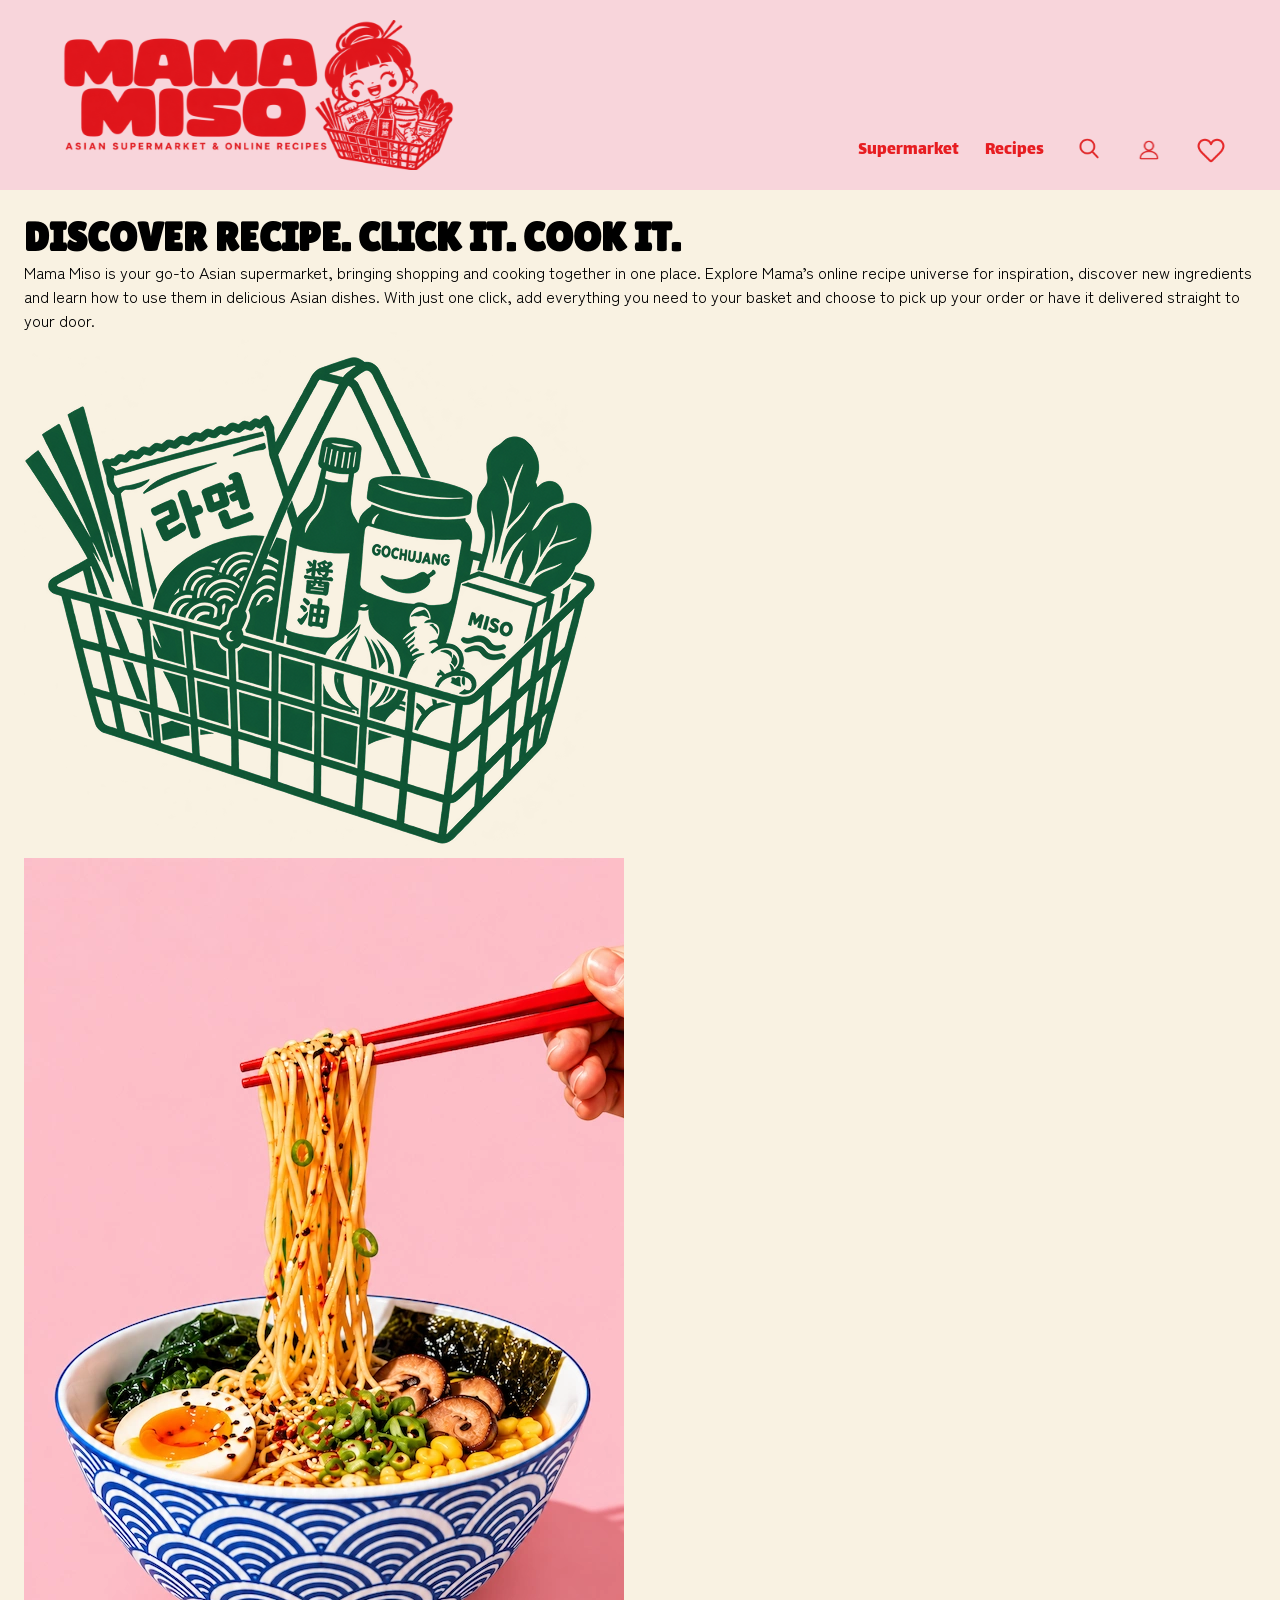
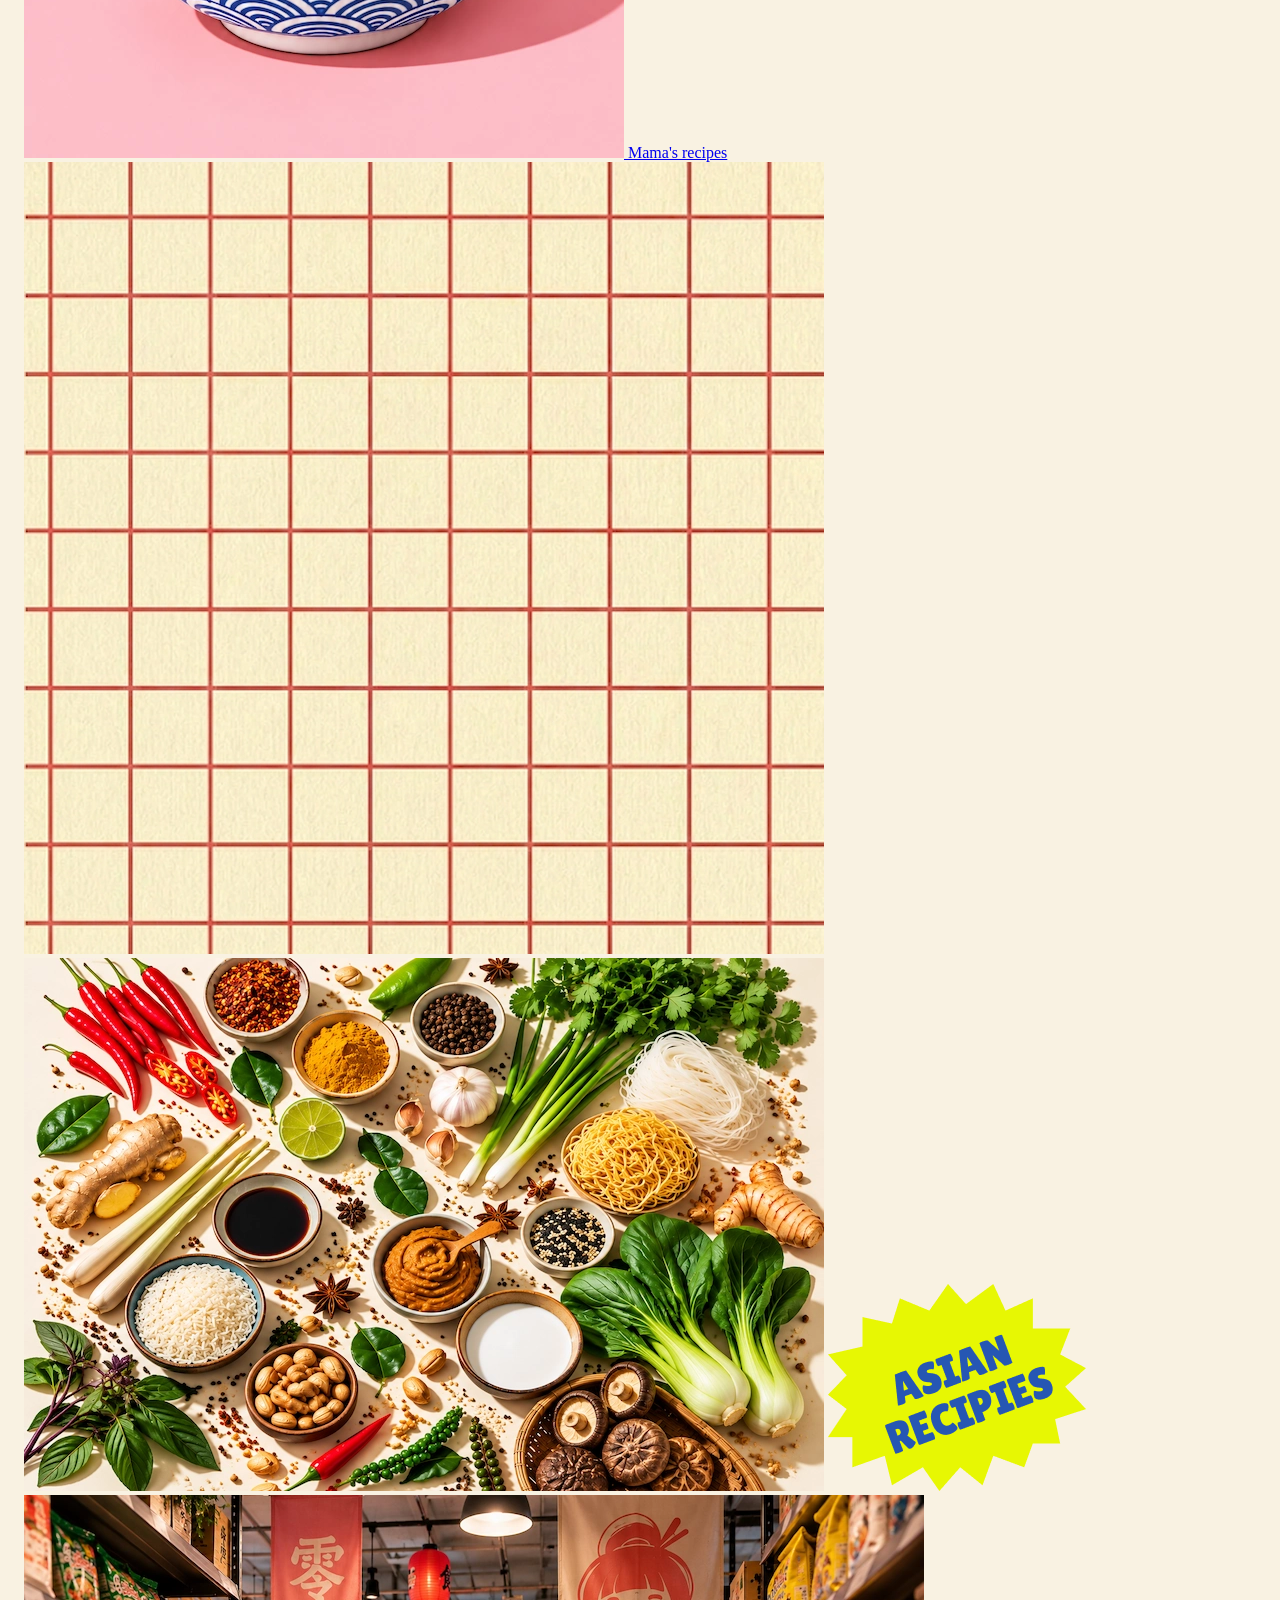
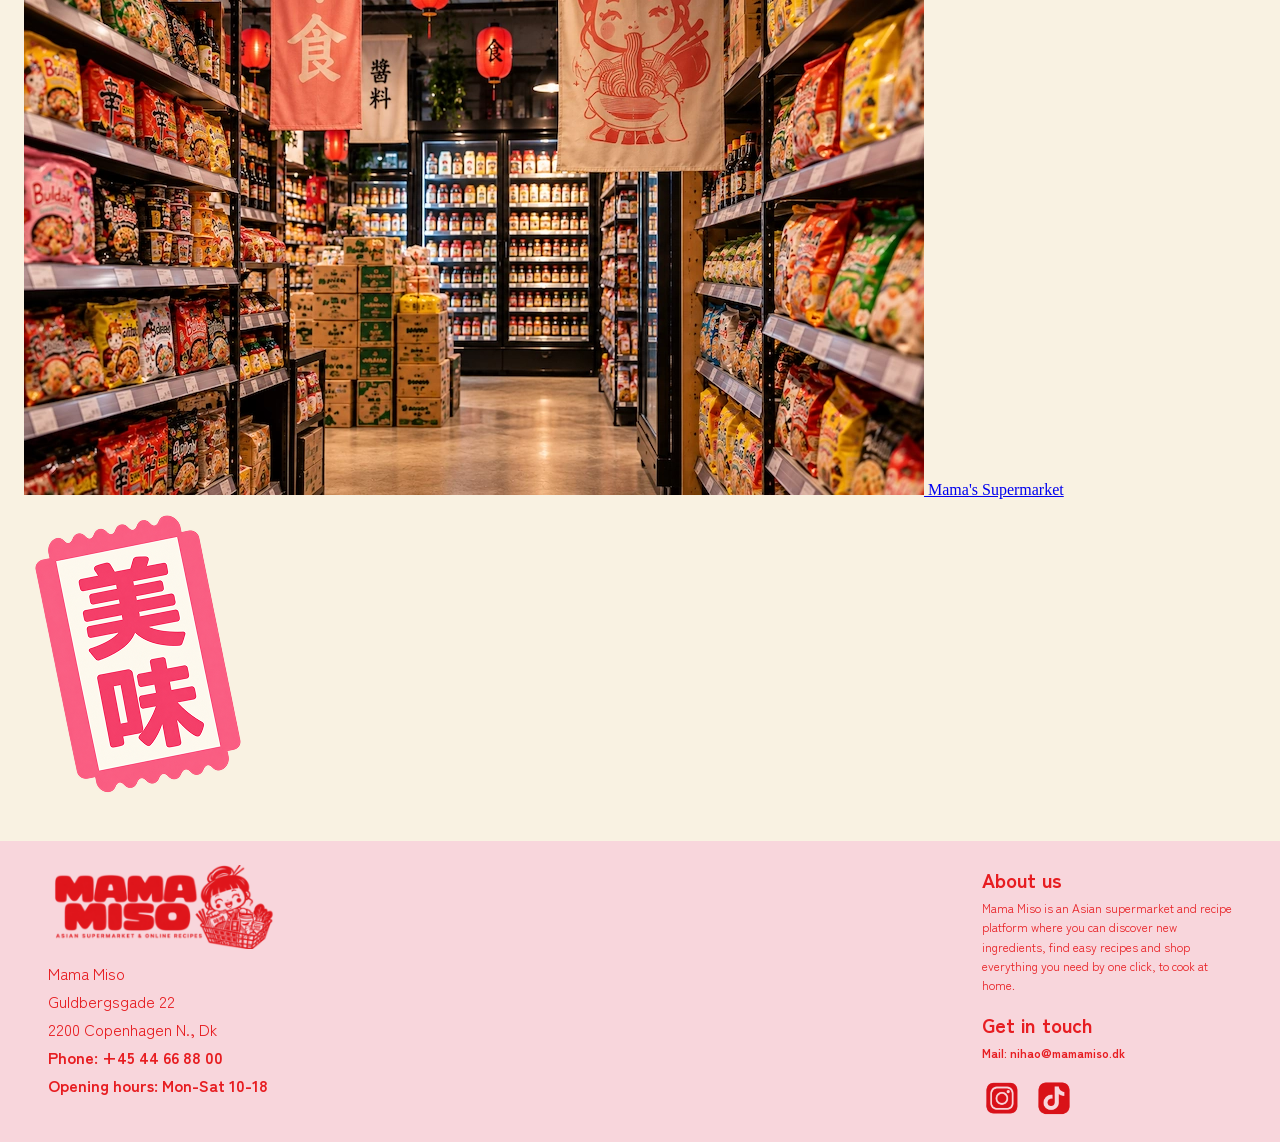
==== index.html @ 02a05448 "Forside mobil styling færdig" ====
<!doctype html>
<html lang="en">

<head>
  <meta charset="UTF-8" />
  <meta name="viewport" content="width=device-width, initial-scale=1.0" />
  <title>Forside</title>

  <link rel="stylesheet" href="/css/style.css" />
  <link rel="stylesheet" href="/css/layout.css" />

  <script src="/js/index.js" defer></script>
  <script src="/js/burgermenu.js" defer></script>

  <!-- FONTS -->
  <link rel="preconnect" href="https://fonts.googleapis.com" />
  <link rel="preconnect" href="https://fonts.gstatic.com" crossorigin />
  <link
    href="https://fonts.googleapis.com/css2?family=Lalezar&family=Lilita+One&family=Zen+Kaku+Gothic+New:wght@300;400;500;700;900&display=swap"
    rel="stylesheet" />
</head>

<body>
  <header class="site_header">
    <div class="logo">
      <a href="index.html">
        <img src="imgs/mamamiso-logo-1.svg" alt="mamamisologo" />
      </a>
    </div>
    <nav class="main_nav">
      <div class="menu">
        <div class="link-img-container supermarketikon">
          <img src="imgs/supermarketikon.svg" alt="kundkorgikon" />
          <a href="index.html"> Supermarket</a>
        </div>
        <div class="link-img-container recipesikon">
          <img src="imgs/recipesikon.svg" alt="recipesikon" />
          <a href="categorylist.html">Recipes</a>
        </div>

        <div class="link-img-container searchikon">
          <a href="index.html" aria-label="Search">
            <img src="imgs/searchikon.svg" alt="" />
          </a>
        </div>

        <div class="link-img-container brugereikon">
          <a href="index.html" aria-label="My profile">
            <img src="imgs/minprofilikon.svg" alt="" />
          </a>
        </div>

        <div class="link-img-container favoritesikon">
          <a href="index.html" aria-label="Favorites">
            <img src="imgs/myfavoritesikon.svg" alt="" />
          </a>
        </div>
      </div>
    </nav>

    <button class="burger" aria-label="Open menu" aria-expanded="false">
      <span class="line"></span>
      <span class="line"></span>
      <span class="line"></span>
    </button>
  </header>

  <main class="intro">
    <h1>DISCOVER RECIPE. CLICK IT. COOK IT.</h1>
    <p>Mama Miso is your go-to Asian supermarket, bringing shopping and cooking together in one place. Explore Mama’s
      online
      recipe universe for inspiration, discover new ingredients and learn how to use them in delicious Asian dishes.
      With just
      one click, add everything you need to your basket and choose to pick up your order or have it delivered straight
      to your
      door.</p>

    <img class="index_basket_green" src="imgs/ikon_basket_green.png" alt="" />

    <section class="grid_1_1_1">
      <div class="mamas_recipes">
        <a href="categorylist.html" class="recipe_card_link">
          <img src="imgs/forside_mamas_recipes_img.webp" alt="" />
          <span class="recipe_card_cta">Mama's recipes</span>
        </a>
      </div>

      <div class="mamas_ingredients">
        <img class="index_checked_paper" src="imgs/checked_paper_img.webp" alt="">
        <img class="index_asian_ingredients" src="imgs/forside_asian_ingredients.webp"
          alt="A selection of Asian ingredients" />
        <img class="index_asian_recipe" src="imgs/ikon_asian_recipe.png" alt="">
      </div>


      <div class="mamas_supermarket">
        <a href="categorylist.html" class="supermarket_card_link">
          <img src="imgs/forside_mamas_supermarket_img.webp" alt="Products on shelves in Mama Miso's supermarket" />
          <span class="supermarket_card_cta">Mama's Supermarket</span>
        </a>
      </div>
    </section>

    <img class="index_chinese_sign" src="imgs/ikon_chinese_sign.png" alt="">


  </main>

  <footer class="footer_content">
    <div class="footer_left_side">
      <div>
        <img src="imgs/mamamiso-logo-1.svg" alt="mamamisologo" />
      </div>

      <div class="footer_contact">
        <p>Mama Miso</p>
        <p>Guldbergsgade 22</p>
        <p>2200 Copenhagen N., Dk</p>
        <p><strong>Phone: +45 44 66 88 00</strong></p>
        <p><strong>Opening hours: Mon-Sat 10-18</strong></p>
      </div>
    </div>

    <div class="footer_right_side">
      <div class="about_us">
        <h3>About us</h3>
        <p>
          Mama Miso is an Asian supermarket and recipe platform where you can
          discover new ingredients, find easy recipes and shop everything you
          need by one click, to cook at home.
        </p>
      </div>

      <div class="get_in_touch">
        <h3>Get in touch</h3>
        <p><strong>Mail: nihao@mamamiso.dk</strong></p>
        <a href="insta_ikon">
          <img src="imgs/instaikon.webp" alt="insta_ikon" /></a>
        <a href="tiktok_ikon">
          <img src="imgs/tiktokikon.webp" alt="tiktok_ikon" /></a>
      </div>
    </div>
  </footer>
</body>

</html>
---- css/style.css ----
/*************** CUSTOM PROPERTIES ***************/

:root {
  /* FONTS */
  --font-h1: "Lilita One", sans-serif;
  --font-h2: "Lalezar", sans-serif;
  --font-h3: "Zen Kaku Gothic New", sans-serif;
  --font-p: "Zen Kaku Gothic New", sans-serif;
  --font-cta: "Zen Kaku Gothic New", sans-serif;
  --font-btn: "Zen Kaku Gothic New", sans-serif;

  --font-h1-size: 2.5rem;
  --font-h2-size: 2rem;
  --font-p-size: 1rem;

  --font-weight: 400;
  --font-p-weight: 700;

  --letter-spacing: 0%;

  /* FARVER */
  --color-blaa: #2c65d0;
  --color-roed: #e71d21;
  --color-pink: #f8d5db;
  --color-gul: #eefa30;
  --color-groen: #27965d;
  --color-moerkgroen: #2f684b;
  --color-beige: #f9f2e2;
  --color-sort: #161616;
  --color-hvid: #ffffff;

  --border-radius: 40px;
  --box-shadow: #27965d 0px 10px 20px;
}

/********************* RESET *********************/

* {
  margin: 0;
  padding: 0;
  box-sizing: border-box;
}

img {
  max-width: 100%;
}

/***************** FONTS *********************/

h1 {
  font-family: var(--font-h1);
  font-size: var(--font-h1-size);
}

h2 {
  font-family: var(--font-h2);
  font-size: var(--font-h2-size);
}

h3 {
  font-family: var(--font-h3);
}

p {
  font-family: var(--font-p);
}

.btn {
  font-family: var(--font-btn);
  font-weight: 700;
  text-decoration: none;
}

/******************** HEADER *****************/

header {
  background-color: var(--color-pink);
  width: 100%;
  overflow: hidden;
}
.logo {
  width: 45%;
  margin: 25px;
}

.menu {
  display: none;
}

body {
  margin: 0;
}

/*************** HEADER DESKTOP ***************/

.site_header {
  background-color: var(--color-pink);
  width: 100%;
  min-height: 180px;
  padding: 20px 4%;

  display: flex;
  justify-content: space-between;
  align-items: center;
  gap: 30px;
}

/* LOGO */
.site_header .logo {
  width: 35%;
  max-width: 500px;
  flex-shrink: 0;
  margin: 0;
}

.site_header .logo img {
  display: block;
  width: 100%;
  height: auto;
}

/* NAVIGATION */
.site_header .main_nav {
  flex: 1;
  min-width: 0;
  align-self: flex-end;
  padding-bottom: 2px;
}

.site_header .menu {
  display: flex;
  justify-content: flex-end;
  align-items: center;
  gap: clamp(16px, 2vw, 30px);
}

.site_header .link-img-container {
  display: flex;
  align-items: center;
  gap: 8px;
}

/* MENU-TEKST */
.site_header .menu a {
  color: var(--color-roed);
  font-family: var(--font-h2);
  font-size: clamp(1rem, 1.4vw, 1.5rem);
  text-decoration: none;
  white-space: nowrap;
}

/* SKJUL SUPERMARKET- OG RECIPES-IKONER PÅ DESKTOP */
.site_header .supermarketikon img,
.site_header .recipesikon img {
  display: none;
}

/* SØGE-, PROFIL- OG FAVORITIKONER */
.site_header .searchikon img,
.site_header .brugereikon img,
.site_header .favoritesikon img {
  display: block;
  width: 36px;
  height: 36px;
  object-fit: contain;
}

/* BURGER SKJULT PÅ DESKTOP */
.site_header .burger {
  display: none;
}
/*************** MOBILE ***************/
@media (max-width: 700px) {
  .site_header {
    position: relative;
    flex-direction: column;
    align-items: flex-start;
    min-height: auto;
    padding: 25px;
    gap: 0;
  }

  .site_header .logo {
    width: 65%;
    max-width: 350px;
  }

  .site_header .burger {
    display: block;
    position: absolute;
    top: 30px;
    right: 25px;
    width: 40px;
    background: transparent;
    border: none;
    cursor: pointer;
    z-index: 10;
  }

  .site_header .burger .line {
    display: block;
    width: 40px;
    height: 2px;
    background-color: var(--color-roed);
    margin-bottom: 9px;
  }

  .site_header .main_nav {
    width: 100%;
  }

  .site_header .menu {
    display: none;
  }

  .site_header .main_nav.active .menu {
    display: flex;
    flex-direction: column;
    align-items: flex-start;
    width: 100%;
    padding: 25px 0 0;
    gap: 20px;
  }

  .site_header .main_nav.active .menu img {
    width: 28px;
    height: 28px;
  }

  .site_header .main_nav.active .supermarketikon img,
  .site_header .main_nav.active .recipesikon img {
    display: block;
  }

  .site_header .main_nav.active .menu a {
    font-size: 1.1rem;
  }

  .site_header .burger.active .line:nth-child(1) {
    transform: rotate(45deg) translate(8px, 7px);
  }

  .site_header .burger.active .line:nth-child(2) {
    opacity: 0;
  }

  .site_header .burger.active .line:nth-child(3) {
    transform: rotate(-45deg) translate(8px, -7px);
  }
}

/****** STYLING AF MAIN ****/
.intro {
  background-color: var(--color-beige);
  padding: 24px 48px;
}

/*************** FORSIDE – MOBIL ***************/

@media (max-width: 700px) {
  .intro h1 {
    font-size: 2rem;
  }
}

/*** STYLING AF FOOTER ***/

/**STYLING AF FOOTER DESKTOP **/

/** GENERELT FOOTER CONTENT **/
.footer_content {
  background-color: #f8d6dc;
  color: var(--color-roed);

  width: 100%;
  box-sizing: border-box;
  margin: 0;
  padding: 24px 48px;

  display: flex;
  justify-content: space-between;
  align-items: flex-start;
  gap: 40px;
}

/***FOOTER LEFT SIDE**/
.footer_left_side {
  display: flex;
  flex-direction: column;
  gap: 12px;
}

.footer_left_side img {
  width: 230px;
  height: auto;
  display: block;
}

.footer_contact p {
  margin: 0 0 4px;
  font-size: 1rem;
  line-height: 1.5;
}

/*****FOOTER RIGHT SIDE******/
.footer_right_side {
  width: 250px;
  flex-shrink: 0;
}

.footer_right_side h3 {
  font-size: 1.25rem;
  margin: 0 0 4px;
  font-weight: 700;
}

.footer_right_side p {
  font-size: 0.75rem;
  line-height: 1.6;
  margin: 0 0 16px;
}
.footer_right_side a img {
  width: 40px;
  height: 40px;
  object-fit: contain;
  vertical-align: middle;
}

.footer_right_side a {
  display: inline-block;
  margin-right: 8px;
}

.footer_content {
  height: auto;
  min-height: 0;
  padding-bottom: 24px;
  margin-bottom: 0;
}
/****STYLING AF FOOTER MOBILE****/

@media (max-width: 700px) {
  .footer_content {
    flex-direction: column;
    padding: 24px;
    gap: 32px;
  }

  .footer_left_side img {
    width: 180px;
  }

  .footer_right_side {
    width: 100%;
  }
}

/************* OPSKRIFT-LISTE **************/

.recipe_list_container {
  display: grid;
  grid-template-columns: repeat(auto-fit, minmax(300px, 1fr));
  column-gap: 40px;
  row-gap: 20px;
}

.list_card {
  display: inline-block;
  background-color: var(--color-groen);
  padding: 40px;
  border-radius: 75px;
}

.card_img img {
  width: auto;
  height: 250px;
  margin-bottom: -4px;
  border-radius: 50px 50px 0 0;
}

.card_info {
  background-color: var(--color-beige);
  padding: 10px 15px 20px 15px;
  border-radius: 0 0 50px 50px;
}

.recipe_name {
  font-family: var(--font-h2);
  font-size: var(--font-h2-size);
  color: var(--color-roed);
  margin-bottom: 10px;
}

.recipe_details {
  display: flex;
  column-gap: 20px;
}

.recipe_details .info {
  display: flex;
  flex-direction: column;
  align-items: center;
}

.recipe_details .info img {
  width: 25px;
}

.recipe_details p {
  font-size: 10px;
}

.btn {
  display: block;
  justify-self: center;
  font-size: 1.25rem;
  background-color: var(--color-moerkgroen);
  color: var(--color-hvid);
  padding: 10px 70px;
  border-radius: 50px;
  margin-top: 20px;
}
---- css/layout.css ----
/********************* RESET *********************/

* {
  margin: 0;
  padding: 0;
  box-sizing: border-box;
}

img {
  max-width: 100%;
}

/********************* MAIN – FORSIDE *********************/

.intro {
  background-color: var(--color-beige);
  padding: 24px;
}

/*************** FORSIDE – MOBIL ***************/

@media (max-width: 700px) {
  /* FORSIDE – OVERSKRIFT OG BRØDTEKST */

  .intro h1 {
    color: var(--color-roed);
    margin-top: 20px;
    margin-bottom: 10px;
  }

  .intro p {
    color: var(--color-roed);
    width: 300px;
  }

  .index_basket_green {
    width: 35%;
    display: block;
    margin-left: auto;
    margin-right: 8%;
    margin-top: 2rem;
    margin-bottom: 3rem;
    transform: rotate(8deg);
  }

  /*************** MAMA'S RECIPES – MOBIL ***************/
  .mamas_recipes {
    background-color: var(--color-groen);
    width: 100%;
    aspect-ratio: 1 / 1;
    border-radius: 60px;
    padding: 24px;
    min-height: 0;
  }

  .recipe_card_link {
    display: block;
    position: relative;
    width: 100%;
    height: 100%;
    text-decoration: none;
  }

  .recipe_card_link img {
    display: block;
    width: 100%;
    height: 100%;
    aspect-ratio: 1 / 1;
    object-fit: cover;
    border-radius: 40px;
  }

  /* CTA-KNAP */
  .recipe_card_cta {
    position: absolute;
    top: 50%;
    left: 50%;
    transform: translate(-50%, -50%);

    display: block;
    width: 100%;
    padding: 16px 10px;

    background-color: var(--color-moerkgroen);
    color: var(--color-hvid);

    font-family: var(--font-h2);
    font-size: 1.7rem;
    text-align: center;
    text-transform: uppercase;

    border-radius: 50px;
    box-shadow: 0 8px 12px 4px #f9f2e2;
  }

  /******* MAMA'S INGREDIENTS MOBIL ******/

  .mamas_ingredients {
    position: relative;
    width: 100%;
  }

  .index_checked_paper {
    display: block;
    width: 100%;
    aspect-ratio: 1 / 1;
    object-fit: cover;
    border-radius: 40px;
    border: 1px solid var(--color-roed);
    margin-inline: 5px;
    margin-block: 20px;
  }
  .index_asian_ingredients {
    position: absolute;
    width: 84%;
    aspect-ratio: 1 / 1;
    height: auto;
    object-fit: cover;
    top: 50%;
    left: 50%;
    transform: translate(-50%, -50%);
    border-radius: 40px;
  }

  .index_asian_recipe {
    position: absolute;
    width: 50%;
    height: auto;

    top: 10%;
    left: 30px;
    z-index: 2;
  }

  /*************** MAMA'S SUPERMARKET – MOBIL ***************/
  .mamas_supermarket {
    background-color: var(--color-groen);
    width: 100%;
    aspect-ratio: 1 / 1;
    border-radius: 60px;
    padding: 24px;
    min-height: 0;
  }

  .supermarket_card_link {
    display: block;
    position: relative;
    width: 100%;
    height: 100%;
    text-decoration: none;
  }

  .supermarket_card_link img {
    display: block;
    width: 100%;
    height: 100%;
    aspect-ratio: 1 / 1;
    object-fit: cover;
    border-radius: 40px;
  }

  /* CTA-KNAP */
  .supermarket_card_cta {
    position: absolute;
    top: 50%;
    left: 50%;
    transform: translate(-50%, -50%);

    display: block;
    width: 100%;
    padding: 16px 10px;

    background-color: var(--color-moerkgroen);
    color: var(--color-hvid);

    font-family: var(--font-h2);
    font-size: 1.7rem;
    text-align: center;
    text-transform: uppercase;

    border-radius: 50px;
    box-shadow: 0 8px 12px 4px #f9f2e2;
  }

  .index_chinese_sign {
    width: 35%;
    display: block;
    margin-right: auto;
    margin-left: 8%;
    margin-top: 2rem;
    margin-bottom: 3rem;
    transform: rotate(-3deg);
  }
}
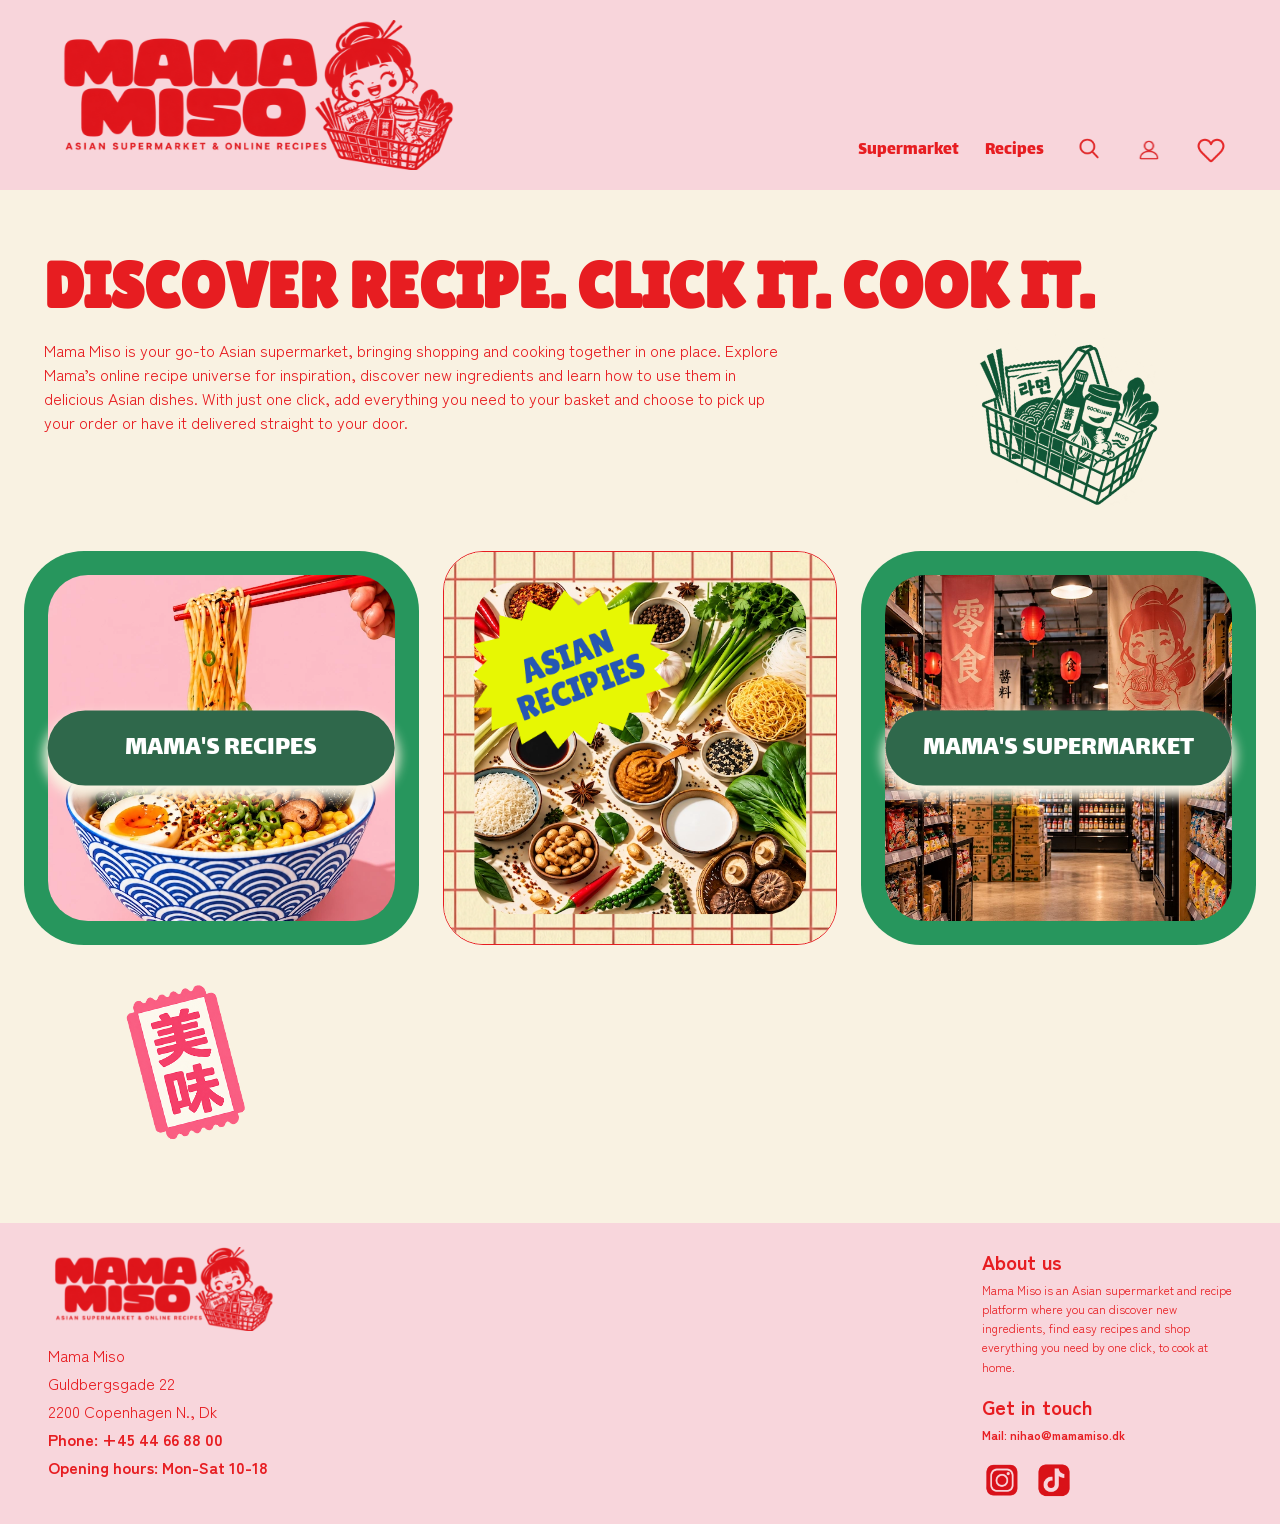
==== commit e0d1ee44: "Fordie desktop styling færdig" ====
--- a/index.html
+++ b/index.html
@@ -66,16 +66,24 @@
   </header>
 
   <main class="intro">
+
     <h1>DISCOVER RECIPE. CLICK IT. COOK IT.</h1>
-    <p>Mama Miso is your go-to Asian supermarket, bringing shopping and cooking together in one place. Explore Mama’s
-      online
-      recipe universe for inspiration, discover new ingredients and learn how to use them in delicious Asian dishes.
-      With just
-      one click, add everything you need to your basket and choose to pick up your order or have it delivered straight
-      to your
-      door.</p>
 
-    <img class="index_basket_green" src="imgs/ikon_basket_green.png" alt="" />
+    <div class="intro_content">
+
+      <p>
+        Mama Miso is your go-to Asian supermarket, bringing shopping and cooking together in one place. Explore Mama’s
+        online recipe universe for inspiration, discover new ingredients and learn how to use them in delicious Asian
+        dishes.
+        With just one click, add everything you need to your basket and choose to pick up your order or have it
+        delivered
+        straight to your door.
+      </p>
+
+      <img class="index_basket_green" src="imgs/ikon_basket_green.png" alt="" />
+
+    </div>
+
 
     <section class="grid_1_1_1">
       <div class="mamas_recipes">
--- a/css/style.css
+++ b/css/style.css
@@ -9,8 +9,8 @@
   --font-cta: "Zen Kaku Gothic New", sans-serif;
   --font-btn: "Zen Kaku Gothic New", sans-serif;
 
-  --font-h1-size: 2.5rem;
-  --font-h2-size: 2rem;
+  --font-h1-size: 4rem;
+  --font-h2-size: 2.5rem;
   --font-p-size: 1rem;
 
   --font-weight: 400;
--- a/css/layout.css
+++ b/css/layout.css
@@ -10,13 +10,212 @@
   max-width: 100%;
 }
 
-/********************* MAIN – FORSIDE *********************/
-
-.intro {
-  background-color: var(--color-beige);
-  padding: 24px;
+/********************* MAIN – FORSIDE DESKTOP *********************/
+
+/********************* FORSIDE – DESKTOP *********************/
+
+@media (min-width: 701px) {
+  .grid_1_1_1 {
+    display: grid;
+    grid-template-columns: repeat(3, minmax(0, 1fr));
+    gap: 24px;
+    align-items: stretch;
+  }
+
+  .intro {
+    background-color: var(--color-beige);
+    padding: 24px;
+  }
+  .intro h1 {
+    color: var(--color-roed);
+    margin-top: 40px;
+    margin-bottom: 0;
+    line-height: 1;
+    margin-left: 20px;
+  }
+  /* INTRO – DESKTOP */
+
+  .intro_content {
+    display: block;
+    justify-content: space-between;
+    align-items: center;
+    gap: 40px;
+  }
+
+  .intro p {
+    color: var(--color-roed);
+    width: 60%;
+    margin-top: 20px;
+    margin-left: 20px;
+  }
+
+  .index_basket_green {
+    width: 15%;
+    display: block;
+    margin-left: auto;
+    margin-right: 8%;
+    margin-top: -100px;
+    margin-bottom: 3rem;
+    transform: rotate(8deg);
+  }
+
+  .mamas_recipes,
+  .mamas_ingredients,
+  .mamas_supermarket {
+    width: 100%;
+    aspect-ratio: 1 / 1;
+    min-width: 0;
+    min-height: 0;
+  }
+
+  /*************** MAMA'S RECIPES – DESKTOP ***************/
+  .mamas_recipes {
+    background-color: var(--color-groen);
+    width: 100%;
+    aspect-ratio: 1 / 1;
+    border-radius: 60px;
+    padding: 24px;
+    min-height: 0;
+  }
+
+  .recipe_card_link {
+    display: block;
+    position: relative;
+    width: 100%;
+    height: 100%;
+    text-decoration: none;
+  }
+
+  .recipe_card_link img {
+    display: block;
+    width: 100%;
+    height: 100%;
+    aspect-ratio: 1 / 1;
+    object-fit: cover;
+    border-radius: 40px;
+  }
+
+  /* CTA-KNAP */
+  .recipe_card_cta {
+    position: absolute;
+    top: 50%;
+    left: 50%;
+    transform: translate(-50%, -50%);
+
+    display: block;
+    width: 100%;
+    padding: 16px 10px;
+
+    background-color: var(--color-moerkgroen);
+    color: var(--color-hvid);
+
+    font-family: var(--font-h2);
+    font-size: 1.7rem;
+    text-align: center;
+    text-transform: uppercase;
+
+    border-radius: 50px;
+    box-shadow: 0 8px 12px 4px #f9f2e2;
+  }
+
+  /******* MAMA'S INGREDIENTS DESKTOP ******/
+
+  .mamas_ingredients {
+    position: relative;
+    width: 100%;
+  }
+
+  .index_checked_paper {
+    display: block;
+    width: 100%;
+    height: 100%;
+    object-fit: cover;
+    border-radius: 40px;
+    border: 1px solid var(--color-roed);
+  }
+
+  .index_asian_ingredients {
+    position: absolute;
+    width: 84%;
+    aspect-ratio: 1 / 1;
+    height: auto;
+    object-fit: cover;
+    top: 50%;
+    left: 50%;
+    transform: translate(-50%, -50%);
+    border-radius: 40px;
+  }
+
+  .index_asian_recipe {
+    position: absolute;
+    width: 50%;
+    height: auto;
+
+    top: 10%;
+    left: 30px;
+    z-index: 2;
+  }
+
+  /*************** MAMA'S SUPERMARKET – DESKTOP ***************/
+  .mamas_supermarket {
+    background-color: var(--color-groen);
+    width: 100%;
+    aspect-ratio: 1 / 1;
+    border-radius: 60px;
+    padding: 24px;
+    min-height: 0;
+  }
+
+  .supermarket_card_link {
+    display: block;
+    position: relative;
+    width: 100%;
+    height: 100%;
+    text-decoration: none;
+  }
+
+  .supermarket_card_link img {
+    display: block;
+    width: 100%;
+    height: 100%;
+    aspect-ratio: 1 / 1;
+    object-fit: cover;
+    border-radius: 40px;
+  }
+
+  /* CTA-KNAP */
+  .supermarket_card_cta {
+    position: absolute;
+    top: 50%;
+    left: 50%;
+    transform: translate(-50%, -50%);
+
+    display: block;
+    width: 100%;
+    padding: 16px 10px;
+
+    background-color: var(--color-moerkgroen);
+    color: var(--color-hvid);
+
+    font-family: var(--font-h2);
+    font-size: 1.7rem;
+    text-align: center;
+    text-transform: uppercase;
+
+    border-radius: 50px;
+    box-shadow: 0 8px 12px 4px #f9f2e2;
+  }
+
+  .index_chinese_sign {
+    width: 10%;
+    display: block;
+    margin-right: auto;
+    margin-left: 8%;
+    margin-top: 2rem;
+    margin-bottom: 3rem;
+    transform: rotate(-3deg);
+  }
 }
-
 /*************** FORSIDE – MOBIL ***************/
 
 @media (max-width: 700px) {
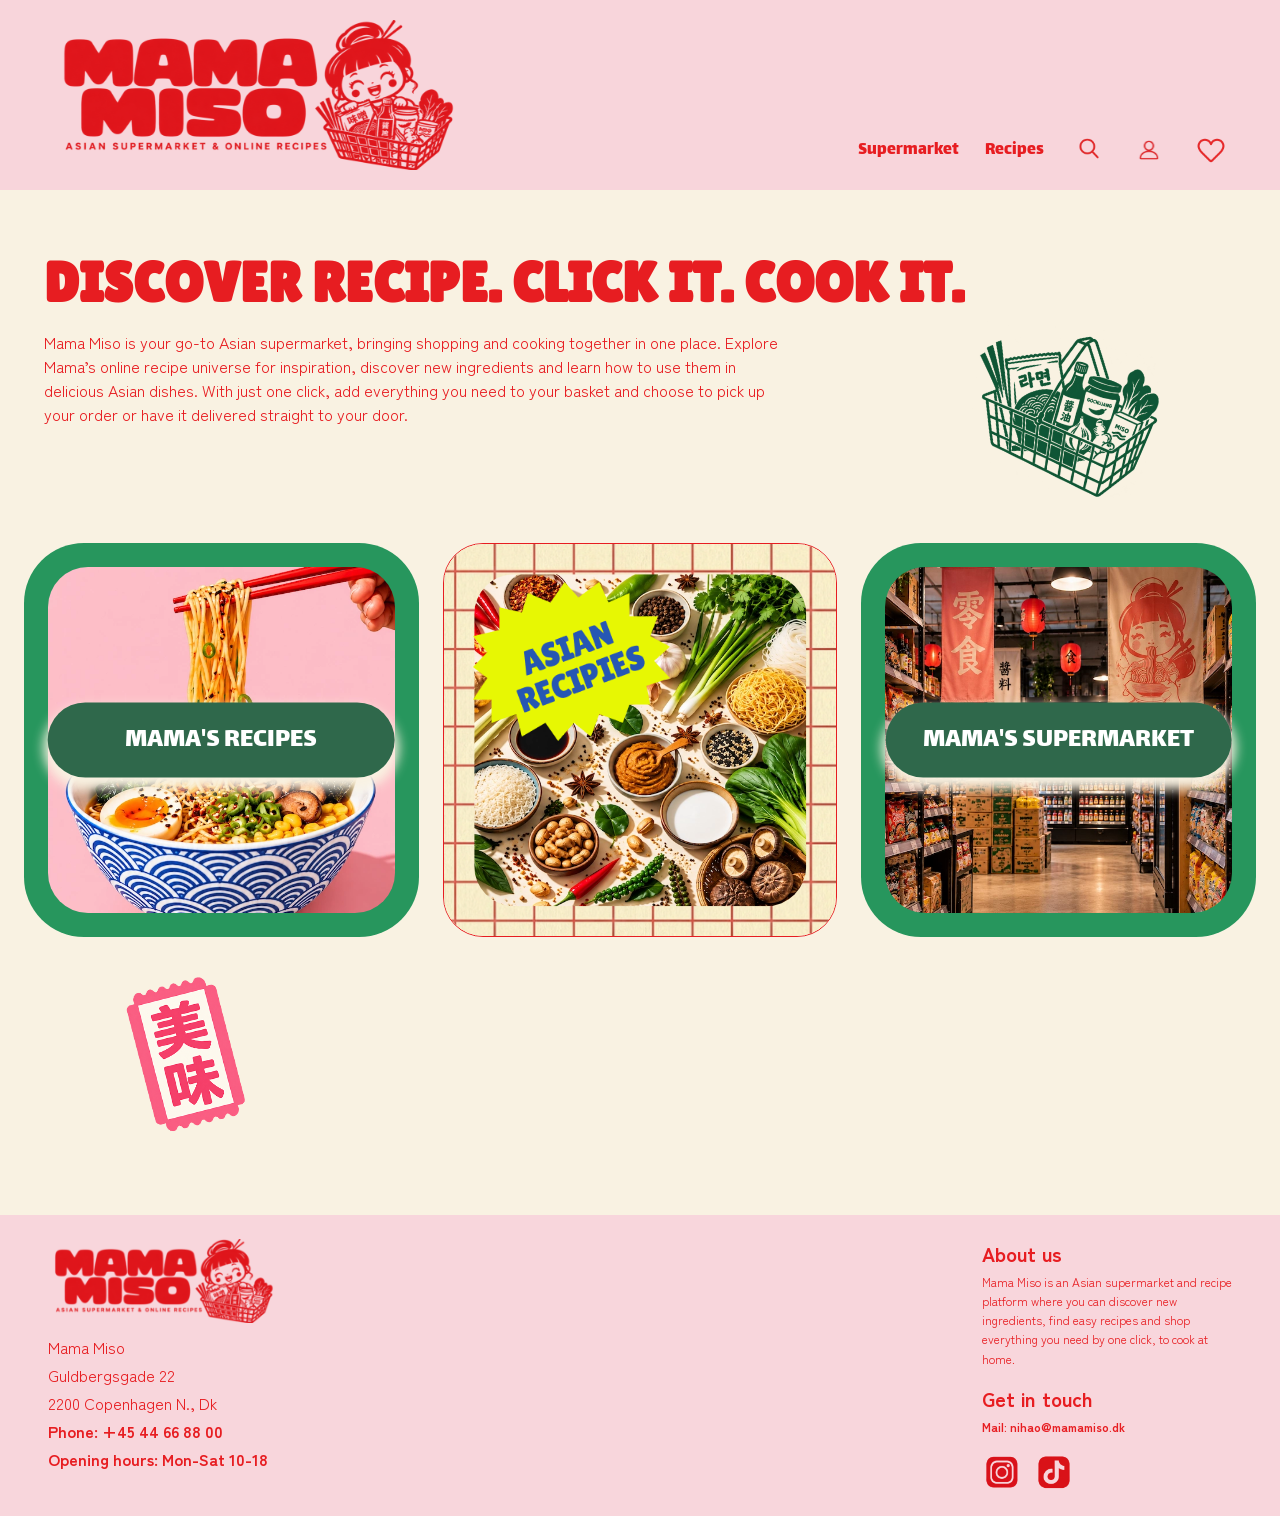
==== commit 9037e758: "forside og categorylist færdige" ====
--- a/index.html
+++ b/index.html
@@ -31,7 +31,7 @@
       <div class="menu">
         <div class="link-img-container supermarketikon">
           <img src="imgs/supermarketikon.svg" alt="kundkorgikon" />
-          <a href="index.html"> Supermarket</a>
+          <a href="supermarket.html"> Supermarket</a>
         </div>
         <div class="link-img-container recipesikon">
           <img src="imgs/recipesikon.svg" alt="recipesikon" />
@@ -102,7 +102,7 @@
 
 
       <div class="mamas_supermarket">
-        <a href="categorylist.html" class="supermarket_card_link">
+        <a href="supermarket.html" class="supermarket_card_link">
           <img src="imgs/forside_mamas_supermarket_img.webp" alt="Products on shelves in Mama Miso's supermarket" />
           <span class="supermarket_card_cta">Mama's Supermarket</span>
         </a>
--- a/css/style.css
+++ b/css/style.css
@@ -9,7 +9,7 @@
   --font-cta: "Zen Kaku Gothic New", sans-serif;
   --font-btn: "Zen Kaku Gothic New", sans-serif;
 
-  --font-h1-size: 4rem;
+  --font-h1-size: 3.5rem;
   --font-h2-size: 2.5rem;
   --font-p-size: 1rem;
 
@@ -169,7 +169,7 @@
 .site_header .burger {
   display: none;
 }
-/*************** MOBILE ***************/
+/*************** STYLING HEADER MOBILE ***************/
 @media (max-width: 700px) {
   .site_header {
     position: relative;
@@ -249,20 +249,6 @@
   }
 }
 
-/****** STYLING AF MAIN ****/
-.intro {
-  background-color: var(--color-beige);
-  padding: 24px 48px;
-}
-
-/*************** FORSIDE – MOBIL ***************/
-
-@media (max-width: 700px) {
-  .intro h1 {
-    font-size: 2rem;
-  }
-}
-
 /*** STYLING AF FOOTER ***/
 
 /**STYLING AF FOOTER DESKTOP **/
@@ -355,7 +341,7 @@
   }
 }
 
-/************* OPSKRIFT-LISTE **************/
+/************* OPSKRIFT-LISTE RUNI **************/
 
 .recipe_list_container {
   display: grid;
--- a/css/layout.css
+++ b/css/layout.css
@@ -11,8 +11,6 @@
 }
 
 /********************* MAIN – FORSIDE DESKTOP *********************/
-
-/********************* FORSIDE – DESKTOP *********************/
 
 @media (min-width: 701px) {
   .grid_1_1_1 {
@@ -219,17 +217,24 @@
 /*************** FORSIDE – MOBIL ***************/
 
 @media (max-width: 700px) {
+  /****** STYLING AF MAIN ****/
+  .intro {
+    background-color: var(--color-beige);
+    padding: 24px 48px;
+  }
+
+  /*************** FORSIDE – MOBIL ***************/
   /* FORSIDE – OVERSKRIFT OG BRØDTEKST */
-
   .intro h1 {
     color: var(--color-roed);
     margin-top: 20px;
     margin-bottom: 10px;
+    font-size: 2rem;
   }
 
   .intro p {
     color: var(--color-roed);
-    width: 300px;
+    width: 100%;
   }
 
   .index_basket_green {
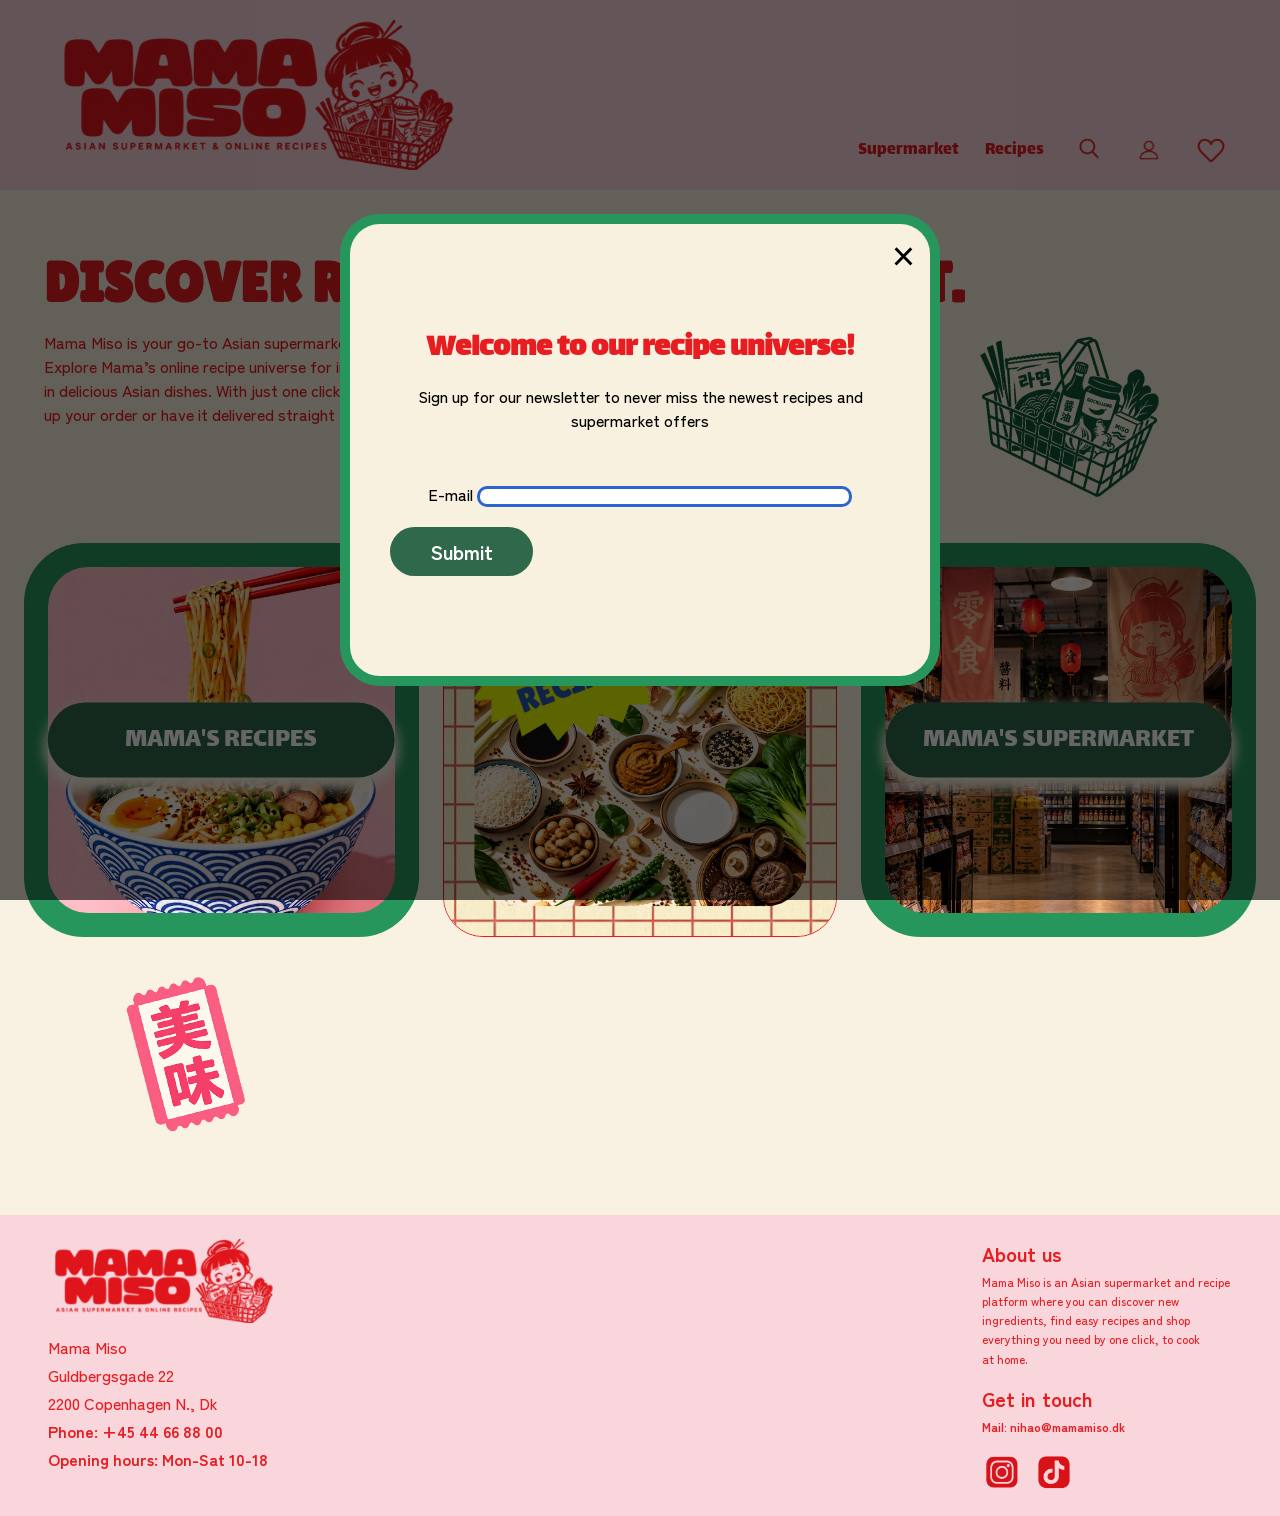
==== commit bad4bc1c: "Add dessert and dinner pages, enhance detail view, and improve form handling - Created new dessert.h" ====
--- a/index.html
+++ b/index.html
@@ -1,154 +1,190 @@
 <!doctype html>
 <html lang="en">
+  <head>
+    <meta charset="UTF-8" />
+    <meta name="viewport" content="width=device-width, initial-scale=1.0" />
+    <title>Forside</title>
 
-<head>
-  <meta charset="UTF-8" />
-  <meta name="viewport" content="width=device-width, initial-scale=1.0" />
-  <title>Forside</title>
+    <link rel="stylesheet" href="/css/style.css" />
+    <link rel="stylesheet" href="/css/layout.css" />
 
-  <link rel="stylesheet" href="/css/style.css" />
-  <link rel="stylesheet" href="/css/layout.css" />
+    <script src="/js/index.js" defer></script>
+    <script src="/js/burgermenu.js" defer></script>
+    <script src="/js/popup.js" defer></script>
 
-  <script src="/js/index.js" defer></script>
-  <script src="/js/burgermenu.js" defer></script>
+    <!-- FONTS -->
+    <link rel="preconnect" href="https://fonts.googleapis.com" />
+    <link rel="preconnect" href="https://fonts.gstatic.com" crossorigin />
+    <link
+      href="https://fonts.googleapis.com/css2?family=Lalezar&family=Lilita+One&family=Zen+Kaku+Gothic+New:wght@300;400;500;700;900&display=swap"
+      rel="stylesheet"
+    />
+  </head>
 
-  <!-- FONTS -->
-  <link rel="preconnect" href="https://fonts.googleapis.com" />
-  <link rel="preconnect" href="https://fonts.gstatic.com" crossorigin />
-  <link
-    href="https://fonts.googleapis.com/css2?family=Lalezar&family=Lilita+One&family=Zen+Kaku+Gothic+New:wght@300;400;500;700;900&display=swap"
-    rel="stylesheet" />
-</head>
+  <div class="popup_overlay">
+    <div class="popup">
+      <div>
+        <button class="popup_close" aria-label="Close popup">&times;</button>
 
-<body>
-  <header class="site_header">
-    <div class="logo">
-      <a href="index.html">
-        <img src="imgs/mamamiso-logo-1.svg" alt="mamamisologo" />
-      </a>
+        <h2>Welcome to our recipe universe!</h2>
+        <p>
+          Sign up for our newsletter to never miss the newest recipes and
+          supermarket offers
+        </p>
+      </div>
+      <div class="form">
+        <form id="webform" aria-label="signup for newsletter">
+          <div class="form_group">
+            <label for="email">E-mail</label>
+            <input required type="email" id="email" name="email" />
+          </div>
+        </form>
+        <button type="button" class="btn submit">Submit</button>
+      </div>
     </div>
-    <nav class="main_nav">
-      <div class="menu">
-        <div class="link-img-container supermarketikon">
-          <img src="imgs/supermarketikon.svg" alt="kundkorgikon" />
-          <a href="supermarket.html"> Supermarket</a>
+  </div>
+
+  <body>
+    <header class="site_header">
+      <div class="logo">
+        <a href="index.html">
+          <img src="imgs/mamamiso-logo-1.svg" alt="mamamisologo" />
+        </a>
+      </div>
+      <nav class="main_nav">
+        <div class="menu">
+          <div class="link-img-container supermarketikon">
+            <img src="imgs/supermarketikon.svg" alt="kundkorgikon" />
+            <a href="supermarket.html"> Supermarket</a>
+          </div>
+          <div class="link-img-container recipesikon">
+            <img src="imgs/recipesikon.svg" alt="recipesikon" />
+            <a href="categorylist.html">Recipes</a>
+          </div>
+
+          <div class="link-img-container searchikon">
+            <a href="index.html" aria-label="Search">
+              <img src="imgs/searchikon.svg" alt="" />
+            </a>
+          </div>
+
+          <div class="link-img-container brugereikon">
+            <a href="index.html" aria-label="My profile">
+              <img src="imgs/minprofilikon.svg" alt="" />
+            </a>
+          </div>
+
+          <div class="link-img-container favoritesikon">
+            <a href="index.html" aria-label="Favorites">
+              <img src="imgs/myfavoritesikon.svg" alt="" />
+            </a>
+          </div>
         </div>
-        <div class="link-img-container recipesikon">
-          <img src="imgs/recipesikon.svg" alt="recipesikon" />
-          <a href="categorylist.html">Recipes</a>
-        </div>
+      </nav>
 
-        <div class="link-img-container searchikon">
-          <a href="index.html" aria-label="Search">
-            <img src="imgs/searchikon.svg" alt="" />
+      <button class="burger" aria-label="Open menu" aria-expanded="false">
+        <span class="line"></span>
+        <span class="line"></span>
+        <span class="line"></span>
+      </button>
+    </header>
+
+    <main class="intro">
+      <h1>DISCOVER RECIPE. CLICK IT. COOK IT.</h1>
+
+      <div class="intro_content">
+        <p>
+          Mama Miso is your go-to Asian supermarket, bringing shopping and
+          cooking together in one place. Explore Mama’s online recipe universe
+          for inspiration, discover new ingredients and learn how to use them in
+          delicious Asian dishes. With just one click, add everything you need
+          to your basket and choose to pick up your order or have it delivered
+          straight to your door.
+        </p>
+
+        <img
+          class="index_basket_green"
+          src="imgs/ikon_basket_green.png"
+          alt=""
+        />
+      </div>
+
+      <section class="grid_1_1_1">
+        <div class="mamas_recipes">
+          <a href="categorylist.html" class="recipe_card_link">
+            <img src="imgs/forside_mamas_recipes_img.webp" alt="" />
+            <span class="recipe_card_cta">Mama's recipes</span>
           </a>
         </div>
 
-        <div class="link-img-container brugereikon">
-          <a href="index.html" aria-label="My profile">
-            <img src="imgs/minprofilikon.svg" alt="" />
+        <div class="mamas_ingredients">
+          <img
+            class="index_checked_paper"
+            src="imgs/checked_paper_img.webp"
+            alt=""
+          />
+          <img
+            class="index_asian_ingredients"
+            src="imgs/forside_asian_ingredients.webp"
+            alt="A selection of Asian ingredients"
+          />
+          <img
+            class="index_asian_recipe"
+            src="imgs/ikon_asian_recipe.png"
+            alt=""
+          />
+        </div>
+
+        <div class="mamas_supermarket">
+          <a href="supermarket.html" class="supermarket_card_link">
+            <img
+              src="imgs/forside_mamas_supermarket_img.webp"
+              alt="Products on shelves in Mama Miso's supermarket"
+            />
+            <span class="supermarket_card_cta">Mama's Supermarket</span>
           </a>
         </div>
+      </section>
 
-        <div class="link-img-container favoritesikon">
-          <a href="index.html" aria-label="Favorites">
-            <img src="imgs/myfavoritesikon.svg" alt="" />
-          </a>
+      <img class="index_chinese_sign" src="imgs/ikon_chinese_sign.png" alt="" />
+    </main>
+
+    <footer class="footer_content">
+      <div class="footer_left_side">
+        <div>
+          <img src="imgs/mamamiso-logo-1.svg" alt="mamamisologo" />
+        </div>
+
+        <div class="footer_contact">
+          <p>Mama Miso</p>
+          <p>Guldbergsgade 22</p>
+          <p>2200 Copenhagen N., Dk</p>
+          <p><strong>Phone: +45 44 66 88 00</strong></p>
+          <p><strong>Opening hours: Mon-Sat 10-18</strong></p>
         </div>
       </div>
-    </nav>
 
-    <button class="burger" aria-label="Open menu" aria-expanded="false">
-      <span class="line"></span>
-      <span class="line"></span>
-      <span class="line"></span>
-    </button>
-  </header>
+      <div class="footer_right_side">
+        <div class="about_us">
+          <h3>About us</h3>
+          <p>
+            Mama Miso is an Asian supermarket and recipe platform where you can
+            discover new ingredients, find easy recipes and shop everything you
+            need by one click, to cook at home.
+          </p>
+        </div>
 
-  <main class="intro">
-
-    <h1>DISCOVER RECIPE. CLICK IT. COOK IT.</h1>
-
-    <div class="intro_content">
-
-      <p>
-        Mama Miso is your go-to Asian supermarket, bringing shopping and cooking together in one place. Explore Mama’s
-        online recipe universe for inspiration, discover new ingredients and learn how to use them in delicious Asian
-        dishes.
-        With just one click, add everything you need to your basket and choose to pick up your order or have it
-        delivered
-        straight to your door.
-      </p>
-
-      <img class="index_basket_green" src="imgs/ikon_basket_green.png" alt="" />
-
-    </div>
-
-
-    <section class="grid_1_1_1">
-      <div class="mamas_recipes">
-        <a href="categorylist.html" class="recipe_card_link">
-          <img src="imgs/forside_mamas_recipes_img.webp" alt="" />
-          <span class="recipe_card_cta">Mama's recipes</span>
-        </a>
+        <div class="get_in_touch">
+          <h3>Get in touch</h3>
+          <p><strong>Mail: nihao@mamamiso.dk</strong></p>
+          <a href="insta_ikon">
+            <img src="imgs/instaikon.webp" alt="insta_ikon"
+          /></a>
+          <a href="tiktok_ikon">
+            <img src="imgs/tiktokikon.webp" alt="tiktok_ikon"
+          /></a>
+        </div>
       </div>
-
-      <div class="mamas_ingredients">
-        <img class="index_checked_paper" src="imgs/checked_paper_img.webp" alt="">
-        <img class="index_asian_ingredients" src="imgs/forside_asian_ingredients.webp"
-          alt="A selection of Asian ingredients" />
-        <img class="index_asian_recipe" src="imgs/ikon_asian_recipe.png" alt="">
-      </div>
-
-
-      <div class="mamas_supermarket">
-        <a href="supermarket.html" class="supermarket_card_link">
-          <img src="imgs/forside_mamas_supermarket_img.webp" alt="Products on shelves in Mama Miso's supermarket" />
-          <span class="supermarket_card_cta">Mama's Supermarket</span>
-        </a>
-      </div>
-    </section>
-
-    <img class="index_chinese_sign" src="imgs/ikon_chinese_sign.png" alt="">
-
-
-  </main>
-
-  <footer class="footer_content">
-    <div class="footer_left_side">
-      <div>
-        <img src="imgs/mamamiso-logo-1.svg" alt="mamamisologo" />
-      </div>
-
-      <div class="footer_contact">
-        <p>Mama Miso</p>
-        <p>Guldbergsgade 22</p>
-        <p>2200 Copenhagen N., Dk</p>
-        <p><strong>Phone: +45 44 66 88 00</strong></p>
-        <p><strong>Opening hours: Mon-Sat 10-18</strong></p>
-      </div>
-    </div>
-
-    <div class="footer_right_side">
-      <div class="about_us">
-        <h3>About us</h3>
-        <p>
-          Mama Miso is an Asian supermarket and recipe platform where you can
-          discover new ingredients, find easy recipes and shop everything you
-          need by one click, to cook at home.
-        </p>
-      </div>
-
-      <div class="get_in_touch">
-        <h3>Get in touch</h3>
-        <p><strong>Mail: nihao@mamamiso.dk</strong></p>
-        <a href="insta_ikon">
-          <img src="imgs/instaikon.webp" alt="insta_ikon" /></a>
-        <a href="tiktok_ikon">
-          <img src="imgs/tiktokikon.webp" alt="tiktok_ikon" /></a>
-      </div>
-    </div>
-  </footer>
-</body>
-
-</html>+    </footer>
+  </body>
+</html>
--- a/css/style.css
+++ b/css/style.css
@@ -10,11 +10,12 @@
   --font-btn: "Zen Kaku Gothic New", sans-serif;
 
   --font-h1-size: 3.5rem;
-  --font-h2-size: 2.5rem;
+  --font-h1-size-small: 2.5rem;
+  --font-h2-size: 2rem;
   --font-p-size: 1rem;
 
   --font-weight: 400;
-  --font-p-weight: 700;
+  --font-p-weight: 500;
 
   --letter-spacing: 0%;
 
@@ -50,11 +51,15 @@
 h1 {
   font-family: var(--font-h1);
   font-size: var(--font-h1-size);
+  color: var(--color-roed);
+  margin-bottom: 10px;
 }
 
 h2 {
   font-family: var(--font-h2);
   font-size: var(--font-h2-size);
+  color: var(--color-roed);
+  margin-bottom: 10px;
 }
 
 h3 {
@@ -63,6 +68,9 @@
 
 p {
   font-family: var(--font-p);
+  font-weight: var(--font-p-weight);
+  line-height: 150%;
+  text-wrap: pretty;
 }
 
 .btn {
@@ -249,6 +257,12 @@
   }
 }
 
+/****** STYLING AF MAIN ****/
+.main_content {
+  background-color: var(--color-beige);
+  padding: 24px 48px;
+}
+
 /*** STYLING AF FOOTER ***/
 
 /**STYLING AF FOOTER DESKTOP **/
@@ -341,68 +355,87 @@
   }
 }
 
-/************* OPSKRIFT-LISTE RUNI **************/
-
-.recipe_list_container {
-  display: grid;
-  grid-template-columns: repeat(auto-fit, minmax(300px, 1fr));
-  column-gap: 40px;
-  row-gap: 20px;
-}
-
-.list_card {
-  display: inline-block;
-  background-color: var(--color-groen);
-  padding: 40px;
-  border-radius: 75px;
-}
-
-.card_img img {
-  width: auto;
-  height: 250px;
-  margin-bottom: -4px;
-  border-radius: 50px 50px 0 0;
-}
-
-.card_info {
-  background-color: var(--color-beige);
-  padding: 10px 15px 20px 15px;
-  border-radius: 0 0 50px 50px;
-}
-
-.recipe_name {
-  font-family: var(--font-h2);
-  font-size: var(--font-h2-size);
+/*********** NYHEDSBRÆV POP-UP ***********/
+
+.popup_overlay {
+  position: fixed;
+  inset: 0;
+  background: rgb(0 0 0 / 60%);
+  display: flex;
+  justify-content: center;
+  align-items: center;
+  z-index: 1000;
+}
+
+.popup {
+  position: relative;
+  background: #f8f1df;
+  padding: 100px 40px;
+  border-radius: 40px;
+  border: 10px solid var(--color-groen);
+  max-width: 500px;
+  margin-inline: 30px;
+  text-align: center;
+}
+
+@media (min-width: 700px) {
+  .popup {
+    max-width: 600px;
+  }
+}
+
+.popup_close {
+  position: absolute;
+  top: 10px;
+  right: 15px;
+  background: none;
+  border: none;
+  font-size: 40px;
+  cursor: pointer;
+}
+
+.popup_close:hover {
   color: var(--color-roed);
-  margin-bottom: 10px;
-}
-
-.recipe_details {
-  display: flex;
-  column-gap: 20px;
-}
-
-.recipe_details .info {
-  display: flex;
-  flex-direction: column;
-  align-items: center;
-}
-
-.recipe_details .info img {
-  width: 25px;
-}
-
-.recipe_details p {
-  font-size: 10px;
-}
-
-.btn {
+}
+
+/*********** FORM ***********/
+
+input {
+  color: black;
+  background-color: var(--color-hvid);
+  border: solid, 3px, var(--color-blaa);
+  border-radius: 10px;
+}
+
+.form {
+  margin-top: 50px;
+}
+
+.form_group label {
+  font-family: var(--font-p);
+  font-weight: var(--font-p-weight);
+}
+
+#email {
+  width: 75%;
+}
+
+.popup .submit {
   display: block;
   justify-self: center;
   font-size: 1.25rem;
   background-color: var(--color-moerkgroen);
   color: var(--color-hvid);
-  padding: 10px 70px;
+  padding: 10px 40px;
+  border: none;
   border-radius: 50px;
   margin-top: 20px;
 }
+
+.popup .submit:hover {
+  background-color: #e71d21;
+}
+
+.popup .submit:active {
+  scale: 0.98;
+}
--- a/css/layout.css
+++ b/css/layout.css
@@ -396,3 +396,41 @@
     transform: rotate(-3deg);
   }
 }
+
+/*********** LISTVIEW ***********/
+/************ DESKTOP ***********/
+
+@media (min-width: 700px) {
+  .recipe_description {
+    display: grid;
+    grid-template-columns: 1fr 1fr;
+    grid-template-rows: auto 1fr;
+    column-gap: 40px;
+  }
+
+  .recipe_description img {
+    grid-column: 1;
+    grid-row: 1/3;
+    order: -1;
+  }
+
+  .recipe_description h1 {
+    grid-column: 2;
+    grid-row: 1;
+  }
+
+  .recipe_description .description {
+    grid-column: 2;
+    grid-row: 2;
+  }
+
+  .bottom_section {
+    display: grid;
+    grid-template-columns: 1fr 1fr;
+    column-gap: 40px;
+  }
+
+  .recipe_method {
+    order: -1;
+  }
+}
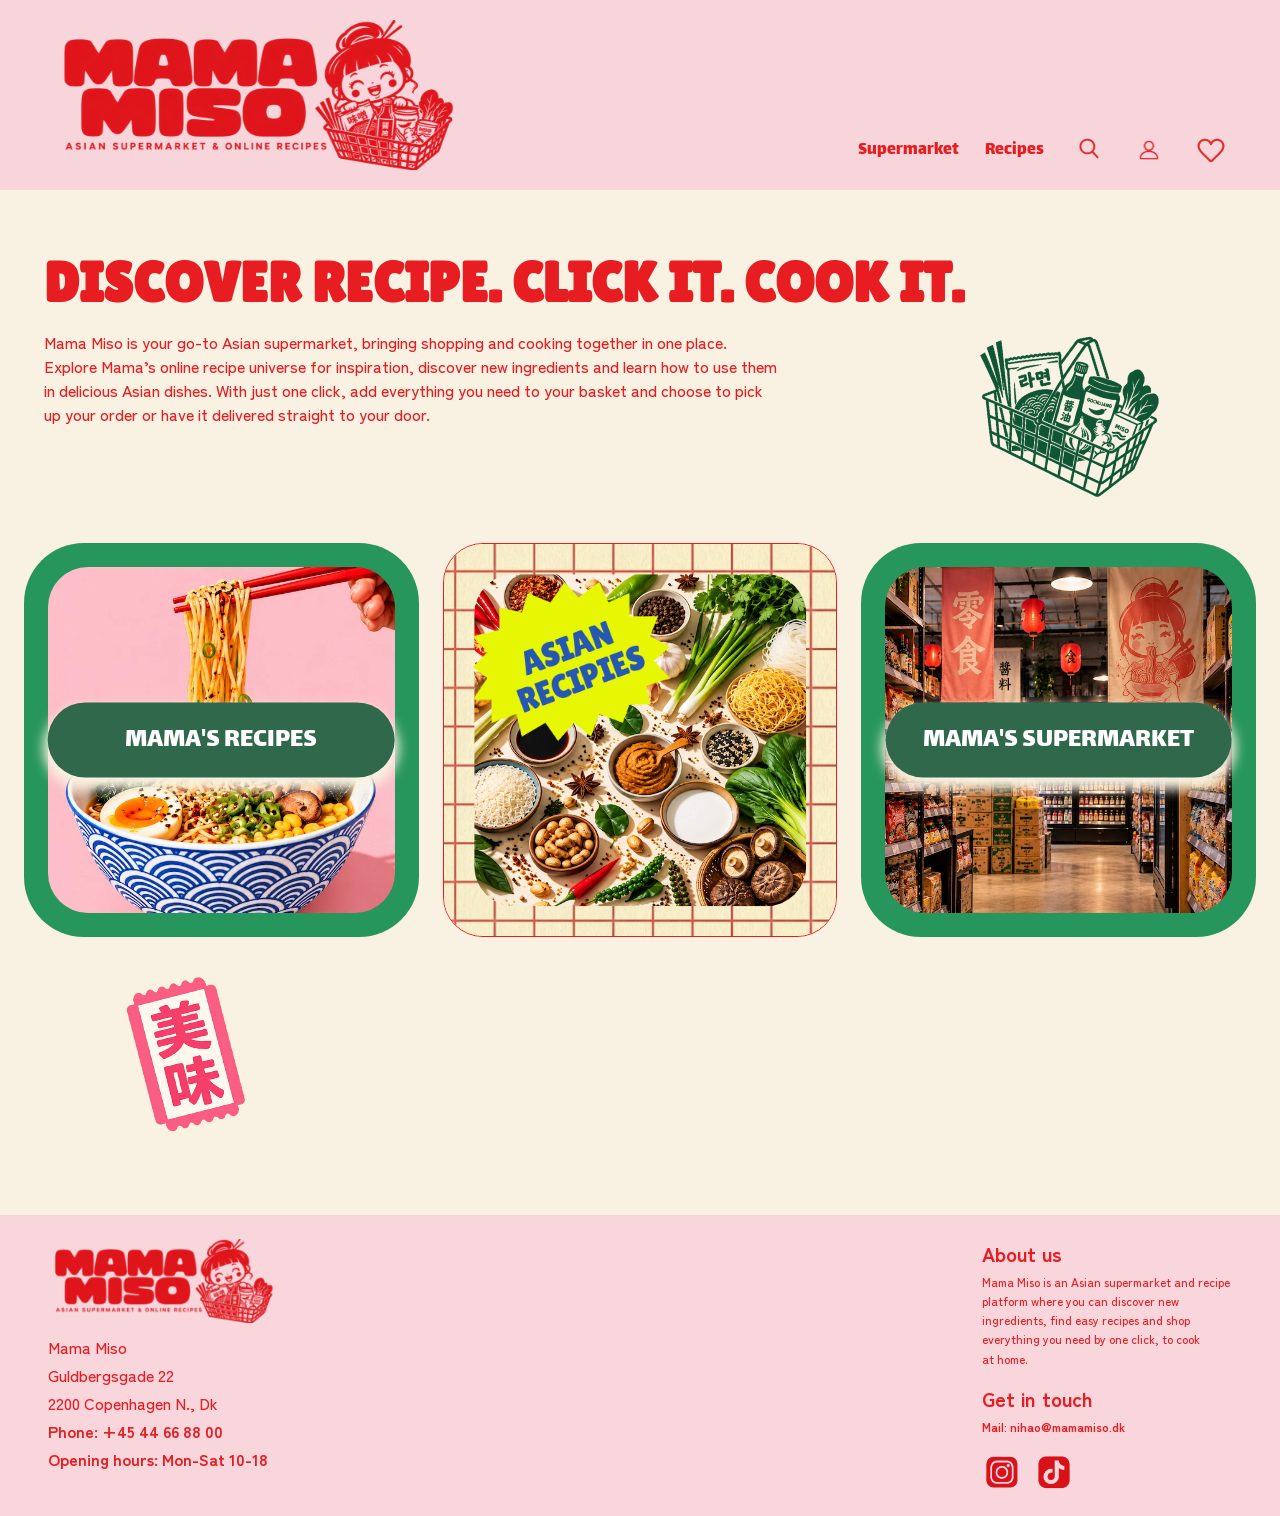
==== commit 128cf206: "Add meta robots tag to prevent indexing on multiple HTML pages" ====
--- a/index.html
+++ b/index.html
@@ -3,7 +3,8 @@
   <head>
     <meta charset="UTF-8" />
     <meta name="viewport" content="width=device-width, initial-scale=1.0" />
-    <title>Forside</title>
+
+    <meta name="robots" content="noindex" />
 
     <link rel="stylesheet" href="/css/style.css" />
     <link rel="stylesheet" href="/css/layout.css" />
@@ -19,6 +20,8 @@
       href="https://fonts.googleapis.com/css2?family=Lalezar&family=Lilita+One&family=Zen+Kaku+Gothic+New:wght@300;400;500;700;900&display=swap"
       rel="stylesheet"
     />
+
+    <title>Forside</title>
   </head>
 
   <div class="popup_overlay">
--- a/css/style.css
+++ b/css/style.css
@@ -362,6 +362,7 @@
   inset: 0;
   background: rgb(0 0 0 / 60%);
   display: flex;
+  display: none;
   justify-content: center;
   align-items: center;
   z-index: 1000;
@@ -430,6 +431,7 @@
   border: none;
   border-radius: 50px;
   margin-top: 20px;
+  cursor: pointer;
 }
 
 .popup .submit:hover {
--- a/css/layout.css
+++ b/css/layout.css
@@ -116,6 +116,10 @@
     box-shadow: 0 8px 12px 4px #f9f2e2;
   }
 
+  .recipe_card_cta:hover {
+    background-color: var(--color-roed);
+  }
+
   /******* MAMA'S INGREDIENTS DESKTOP ******/
 
   .mamas_ingredients {
@@ -202,6 +206,10 @@
 
     border-radius: 50px;
     box-shadow: 0 8px 12px 4px #f9f2e2;
+  }
+
+  .supermarket_card_cta:hover {
+    background-color: var(--color-roed);
   }
 
   .index_chinese_sign {
@@ -297,6 +305,10 @@
     box-shadow: 0 8px 12px 4px #f9f2e2;
   }
 
+  .recipe_card_cta:hover {
+    background-color: var(--color-roed);
+  }
+
   /******* MAMA'S INGREDIENTS MOBIL ******/
 
   .mamas_ingredients {
@@ -384,6 +396,10 @@
 
     border-radius: 50px;
     box-shadow: 0 8px 12px 4px #f9f2e2;
+  }
+
+  .supermarket_card_cta:hover {
+    background-color: var(--color-roed);
   }
 
   .index_chinese_sign {
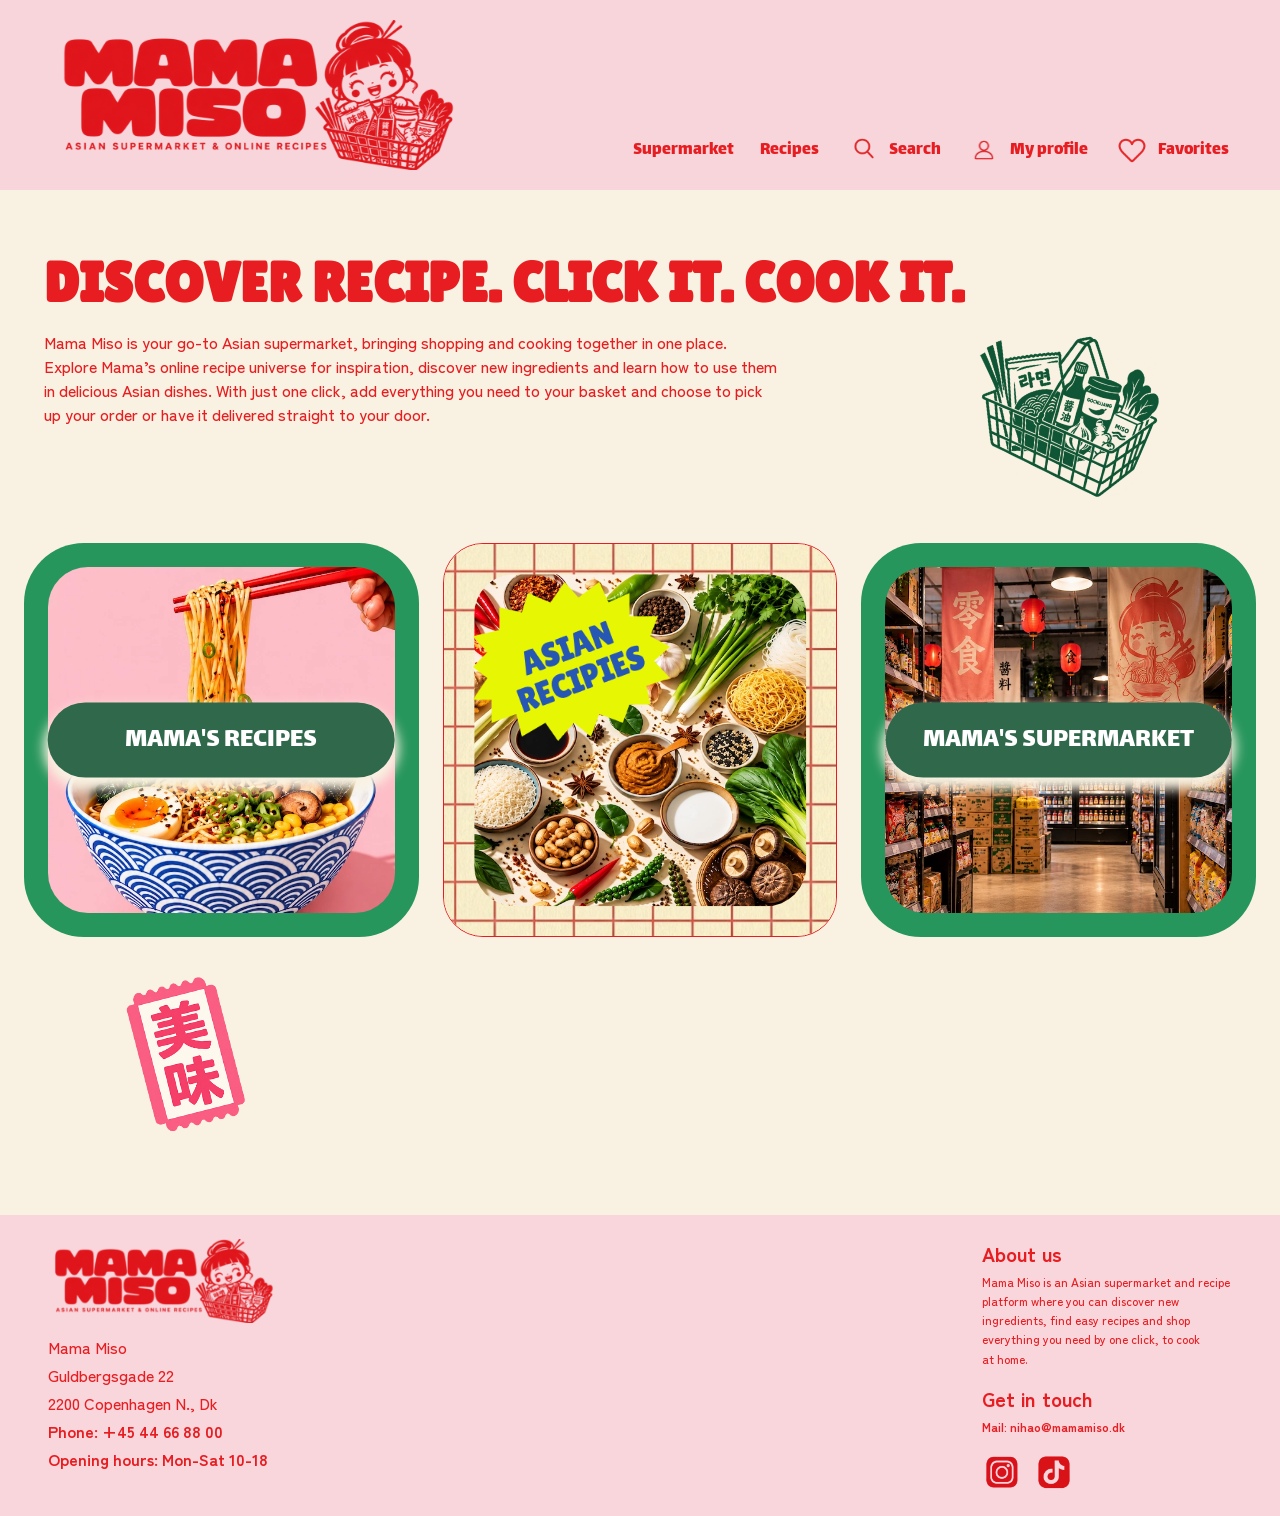
==== commit 4f47cd01: "main" ====
--- a/index.html
+++ b/index.html
@@ -1,193 +1,175 @@
 <!doctype html>
 <html lang="en">
-  <head>
-    <meta charset="UTF-8" />
-    <meta name="viewport" content="width=device-width, initial-scale=1.0" />
 
-    <meta name="robots" content="noindex" />
+<head>
+  <meta charset="UTF-8" />
+  <meta name="viewport" content="width=device-width, initial-scale=1.0" />
 
-    <link rel="stylesheet" href="/css/style.css" />
-    <link rel="stylesheet" href="/css/layout.css" />
+  <meta name="robots" content="noindex" />
 
-    <script src="/js/index.js" defer></script>
-    <script src="/js/burgermenu.js" defer></script>
-    <script src="/js/popup.js" defer></script>
+  <link rel="stylesheet" href="css/style.css" />
+  <link rel="stylesheet" href="css/layout.css" />
 
-    <!-- FONTS -->
-    <link rel="preconnect" href="https://fonts.googleapis.com" />
-    <link rel="preconnect" href="https://fonts.gstatic.com" crossorigin />
-    <link
-      href="https://fonts.googleapis.com/css2?family=Lalezar&family=Lilita+One&family=Zen+Kaku+Gothic+New:wght@300;400;500;700;900&display=swap"
-      rel="stylesheet"
-    />
+  <script src="js/index.js" defer></script>
+  <script src="js/burgermenu.js" defer></script>
+  <script src="js/popup.js" defer></script>
 
-    <title>Forside</title>
-  </head>
+  <!-- FONTS -->
+  <link rel="preconnect" href="https://fonts.googleapis.com" />
+  <link rel="preconnect" href="https://fonts.gstatic.com" crossorigin />
+  <link
+    href="https://fonts.googleapis.com/css2?family=Lalezar&family=Lilita+One&family=Zen+Kaku+Gothic+New:wght@300;400;500;700;900&display=swap"
+    rel="stylesheet" />
 
-  <div class="popup_overlay">
-    <div class="popup">
+  <title>Forside</title>
+</head>
+
+<div class="popup_overlay">
+  <div class="popup">
+    <div>
+      <button class="popup_close" aria-label="Close popup">&times;</button>
+
+      <h2>Welcome to our recipe universe!</h2>
+      <p>
+        Sign up for our newsletter to never miss the newest recipes and
+        supermarket offers
+      </p>
+    </div>
+    <div class="form">
+      <form id="webform" aria-label="signup for newsletter">
+        <div class="form_group">
+          <label for="email">E-mail</label>
+          <input required type="email" id="email" name="email" />
+        </div>
+      </form>
+      <button type="button" class="btn submit">Submit</button>
+    </div>
+  </div>
+</div>
+
+<body>
+  <header class="site_header">
+    <div class="logo">
+      <a href="index.html">
+        <img src="imgs/mamamiso-logo-1.svg" alt="mamamisologo" />
+      </a>
+    </div>
+    <nav class="main_nav">
+      <div class="menu">
+        <div class="link-img-container supermarketikon">
+          <img src="imgs/supermarketikon.svg" alt="kundkorgikon" />
+          <a href="supermarket.html"> Supermarket</a>
+        </div>
+        <div class="link-img-container recipesikon">
+          <img src="imgs/recipesikon.svg" alt="recipesikon" />
+          <a href="categorylist.html">Recipes</a>
+        </div>
+
+        <div class="link-img-container searchikon">
+
+          <img src="imgs/searchikon.svg" alt="" />
+          <a href="index.html" aria-label="Search">Search</a>
+
+        </div>
+
+        <div class="link-img-container brugereikon">
+          <img src="imgs/minprofilikon.svg" alt="" />
+          <a href="index.html" aria-label="My profile">My profile</a>
+
+        </div>
+
+        <div class="link-img-container favoritesikon">
+          <img src="imgs/myfavoritesikon.svg" alt="" />
+          <a href="index.html" aria-label="Favorites">Favorites</a>
+
+        </div>
+      </div>
+    </nav>
+
+    <button class="burger" aria-label="Open menu" aria-expanded="false">
+      <span class="line"></span>
+      <span class="line"></span>
+      <span class="line"></span>
+    </button>
+  </header>
+
+  <main class="intro">
+    <h1>DISCOVER RECIPE. CLICK IT. COOK IT.</h1>
+
+    <div class="intro_content">
+      <p>
+        Mama Miso is your go-to Asian supermarket, bringing shopping and
+        cooking together in one place. Explore Mama’s online recipe universe
+        for inspiration, discover new ingredients and learn how to use them in
+        delicious Asian dishes. With just one click, add everything you need
+        to your basket and choose to pick up your order or have it delivered
+        straight to your door.
+      </p>
+
+      <img class="index_basket_green" src="imgs/ikon_basket_green.png" alt="" />
+    </div>
+
+    <section class="grid_1_1_1">
+      <div class="mamas_recipes">
+        <a href="categorylist.html" class="recipe_card_link">
+          <img src="imgs/forside_mamas_recipes_img.webp" alt="" />
+          <span class="recipe_card_cta">Mama's recipes</span>
+        </a>
+      </div>
+
+      <div class="mamas_ingredients">
+        <img class="index_checked_paper" src="imgs/checked_paper_img.webp" alt="" />
+        <img class="index_asian_ingredients" src="imgs/forside_asian_ingredients.webp"
+          alt="A selection of Asian ingredients" />
+        <img class="index_asian_recipe" src="imgs/ikon_asian_recipe.png" alt="" />
+      </div>
+
+      <div class="mamas_supermarket">
+        <a href="supermarket.html" class="supermarket_card_link">
+          <img src="imgs/forside_mamas_supermarket_img.webp" alt="Products on shelves in Mama Miso's supermarket" />
+          <span class="supermarket_card_cta">Mama's Supermarket</span>
+        </a>
+      </div>
+    </section>
+
+    <img class="index_chinese_sign" src="imgs/ikon_chinese_sign.png" alt="" />
+  </main>
+
+  <footer class="footer_content">
+    <div class="footer_left_side">
       <div>
-        <button class="popup_close" aria-label="Close popup">&times;</button>
+        <img src="imgs/mamamiso-logo-1.svg" alt="mamamisologo" />
+      </div>
 
-        <h2>Welcome to our recipe universe!</h2>
+      <div class="footer_contact">
+        <p>Mama Miso</p>
+        <p>Guldbergsgade 22</p>
+        <p>2200 Copenhagen N., Dk</p>
+        <p><strong>Phone: +45 44 66 88 00</strong></p>
+        <p><strong>Opening hours: Mon-Sat 10-18</strong></p>
+      </div>
+    </div>
+
+    <div class="footer_right_side">
+      <div class="about_us">
+        <h3>About us</h3>
         <p>
-          Sign up for our newsletter to never miss the newest recipes and
-          supermarket offers
+          Mama Miso is an Asian supermarket and recipe platform where you can
+          discover new ingredients, find easy recipes and shop everything you
+          need by one click, to cook at home.
         </p>
       </div>
-      <div class="form">
-        <form id="webform" aria-label="signup for newsletter">
-          <div class="form_group">
-            <label for="email">E-mail</label>
-            <input required type="email" id="email" name="email" />
-          </div>
-        </form>
-        <button type="button" class="btn submit">Submit</button>
+
+      <div class="get_in_touch">
+        <h3>Get in touch</h3>
+        <p><strong>Mail: nihao@mamamiso.dk</strong></p>
+        <a href="insta_ikon">
+          <img src="imgs/instaikon.webp" alt="insta_ikon" /></a>
+        <a href="tiktok_ikon">
+          <img src="imgs/tiktokikon.webp" alt="tiktok_ikon" /></a>
       </div>
     </div>
-  </div>
+  </footer>
+</body>
 
-  <body>
-    <header class="site_header">
-      <div class="logo">
-        <a href="index.html">
-          <img src="imgs/mamamiso-logo-1.svg" alt="mamamisologo" />
-        </a>
-      </div>
-      <nav class="main_nav">
-        <div class="menu">
-          <div class="link-img-container supermarketikon">
-            <img src="imgs/supermarketikon.svg" alt="kundkorgikon" />
-            <a href="supermarket.html"> Supermarket</a>
-          </div>
-          <div class="link-img-container recipesikon">
-            <img src="imgs/recipesikon.svg" alt="recipesikon" />
-            <a href="categorylist.html">Recipes</a>
-          </div>
-
-          <div class="link-img-container searchikon">
-            <a href="index.html" aria-label="Search">
-              <img src="imgs/searchikon.svg" alt="" />
-            </a>
-          </div>
-
-          <div class="link-img-container brugereikon">
-            <a href="index.html" aria-label="My profile">
-              <img src="imgs/minprofilikon.svg" alt="" />
-            </a>
-          </div>
-
-          <div class="link-img-container favoritesikon">
-            <a href="index.html" aria-label="Favorites">
-              <img src="imgs/myfavoritesikon.svg" alt="" />
-            </a>
-          </div>
-        </div>
-      </nav>
-
-      <button class="burger" aria-label="Open menu" aria-expanded="false">
-        <span class="line"></span>
-        <span class="line"></span>
-        <span class="line"></span>
-      </button>
-    </header>
-
-    <main class="intro">
-      <h1>DISCOVER RECIPE. CLICK IT. COOK IT.</h1>
-
-      <div class="intro_content">
-        <p>
-          Mama Miso is your go-to Asian supermarket, bringing shopping and
-          cooking together in one place. Explore Mama’s online recipe universe
-          for inspiration, discover new ingredients and learn how to use them in
-          delicious Asian dishes. With just one click, add everything you need
-          to your basket and choose to pick up your order or have it delivered
-          straight to your door.
-        </p>
-
-        <img
-          class="index_basket_green"
-          src="imgs/ikon_basket_green.png"
-          alt=""
-        />
-      </div>
-
-      <section class="grid_1_1_1">
-        <div class="mamas_recipes">
-          <a href="categorylist.html" class="recipe_card_link">
-            <img src="imgs/forside_mamas_recipes_img.webp" alt="" />
-            <span class="recipe_card_cta">Mama's recipes</span>
-          </a>
-        </div>
-
-        <div class="mamas_ingredients">
-          <img
-            class="index_checked_paper"
-            src="imgs/checked_paper_img.webp"
-            alt=""
-          />
-          <img
-            class="index_asian_ingredients"
-            src="imgs/forside_asian_ingredients.webp"
-            alt="A selection of Asian ingredients"
-          />
-          <img
-            class="index_asian_recipe"
-            src="imgs/ikon_asian_recipe.png"
-            alt=""
-          />
-        </div>
-
-        <div class="mamas_supermarket">
-          <a href="supermarket.html" class="supermarket_card_link">
-            <img
-              src="imgs/forside_mamas_supermarket_img.webp"
-              alt="Products on shelves in Mama Miso's supermarket"
-            />
-            <span class="supermarket_card_cta">Mama's Supermarket</span>
-          </a>
-        </div>
-      </section>
-
-      <img class="index_chinese_sign" src="imgs/ikon_chinese_sign.png" alt="" />
-    </main>
-
-    <footer class="footer_content">
-      <div class="footer_left_side">
-        <div>
-          <img src="imgs/mamamiso-logo-1.svg" alt="mamamisologo" />
-        </div>
-
-        <div class="footer_contact">
-          <p>Mama Miso</p>
-          <p>Guldbergsgade 22</p>
-          <p>2200 Copenhagen N., Dk</p>
-          <p><strong>Phone: +45 44 66 88 00</strong></p>
-          <p><strong>Opening hours: Mon-Sat 10-18</strong></p>
-        </div>
-      </div>
-
-      <div class="footer_right_side">
-        <div class="about_us">
-          <h3>About us</h3>
-          <p>
-            Mama Miso is an Asian supermarket and recipe platform where you can
-            discover new ingredients, find easy recipes and shop everything you
-            need by one click, to cook at home.
-          </p>
-        </div>
-
-        <div class="get_in_touch">
-          <h3>Get in touch</h3>
-          <p><strong>Mail: nihao@mamamiso.dk</strong></p>
-          <a href="insta_ikon">
-            <img src="imgs/instaikon.webp" alt="insta_ikon"
-          /></a>
-          <a href="tiktok_ikon">
-            <img src="imgs/tiktokikon.webp" alt="tiktok_ikon"
-          /></a>
-        </div>
-      </div>
-    </footer>
-  </body>
-</html>
+</html>
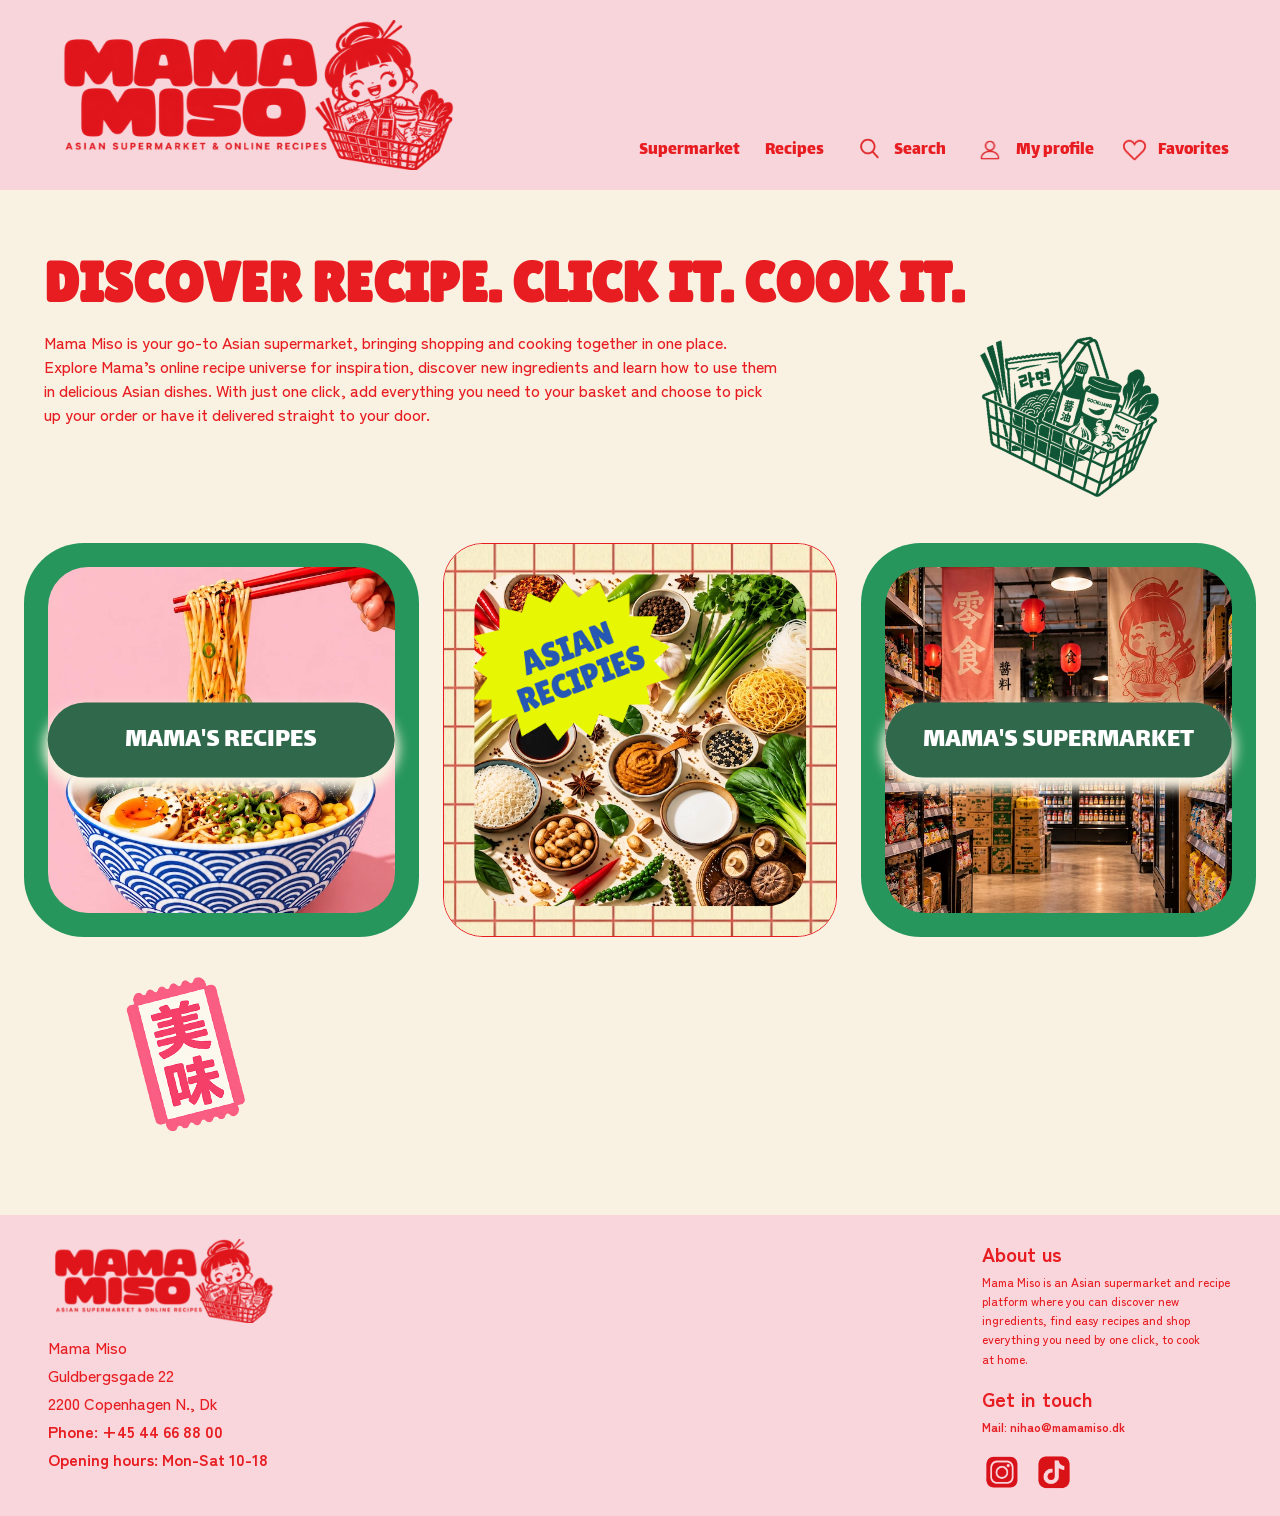
==== commit 627afcb5: "Refactor navigation links and improve accessibility - Updated navigation links in multiple HTML file" ====
--- a/index.html
+++ b/index.html
@@ -1,175 +1,190 @@
 <!doctype html>
 <html lang="en">
+  <head>
+    <meta charset="UTF-8" />
+    <meta name="viewport" content="width=device-width, initial-scale=1.0" />
 
-<head>
-  <meta charset="UTF-8" />
-  <meta name="viewport" content="width=device-width, initial-scale=1.0" />
+    <meta name="robots" content="noindex" />
 
-  <meta name="robots" content="noindex" />
+    <link rel="stylesheet" href="css/style.css" />
+    <link rel="stylesheet" href="css/layout.css" />
 
-  <link rel="stylesheet" href="css/style.css" />
-  <link rel="stylesheet" href="css/layout.css" />
+    <script src="js/index.js" defer></script>
+    <script src="js/burgermenu.js" defer></script>
+    <script src="js/popup.js" defer></script>
 
-  <script src="js/index.js" defer></script>
-  <script src="js/burgermenu.js" defer></script>
-  <script src="js/popup.js" defer></script>
+    <!-- FONTS -->
+    <link rel="preconnect" href="https://fonts.googleapis.com" />
+    <link rel="preconnect" href="https://fonts.gstatic.com" crossorigin />
+    <link
+      href="https://fonts.googleapis.com/css2?family=Lalezar&family=Lilita+One&family=Zen+Kaku+Gothic+New:wght@300;400;500;700;900&display=swap"
+      rel="stylesheet"
+    />
 
-  <!-- FONTS -->
-  <link rel="preconnect" href="https://fonts.googleapis.com" />
-  <link rel="preconnect" href="https://fonts.gstatic.com" crossorigin />
-  <link
-    href="https://fonts.googleapis.com/css2?family=Lalezar&family=Lilita+One&family=Zen+Kaku+Gothic+New:wght@300;400;500;700;900&display=swap"
-    rel="stylesheet" />
+    <title>Forside</title>
+  </head>
 
-  <title>Forside</title>
-</head>
+  <div class="popup_overlay">
+    <div class="popup">
+      <div>
+        <button class="popup_close" aria-label="Close popup">&times;</button>
 
-<div class="popup_overlay">
-  <div class="popup">
-    <div>
-      <button class="popup_close" aria-label="Close popup">&times;</button>
-
-      <h2>Welcome to our recipe universe!</h2>
-      <p>
-        Sign up for our newsletter to never miss the newest recipes and
-        supermarket offers
-      </p>
-    </div>
-    <div class="form">
-      <form id="webform" aria-label="signup for newsletter">
-        <div class="form_group">
-          <label for="email">E-mail</label>
-          <input required type="email" id="email" name="email" />
-        </div>
-      </form>
-      <button type="button" class="btn submit">Submit</button>
+        <h2>Welcome to our recipe universe!</h2>
+        <p>
+          Sign up for our newsletter to never miss the newest recipes and
+          supermarket offers
+        </p>
+      </div>
+      <div class="form">
+        <form id="webform" aria-label="signup for newsletter">
+          <div class="form_group">
+            <label for="email">E-mail</label>
+            <input required type="email" id="email" name="email" />
+          </div>
+        </form>
+        <button type="button" class="btn submit">Submit</button>
+      </div>
     </div>
   </div>
-</div>
 
-<body>
-  <header class="site_header">
-    <div class="logo">
-      <a href="index.html">
-        <img src="imgs/mamamiso-logo-1.svg" alt="mamamisologo" />
-      </a>
-    </div>
-    <nav class="main_nav">
-      <div class="menu">
-        <div class="link-img-container supermarketikon">
-          <img src="imgs/supermarketikon.svg" alt="kundkorgikon" />
-          <a href="supermarket.html"> Supermarket</a>
+  <body>
+    <header class="site_header">
+      <div class="logo">
+        <a href="index.html">
+          <img src="imgs/mamamiso-logo-1.svg" alt="mamamisologo" />
+        </a>
+      </div>
+      <nav class="main_nav">
+        <div class="menu">
+          <div class="link-img-container supermarketikon">
+            <img src="imgs/supermarketikon.svg" alt="kundkorgikon" />
+            <a href="supermarket.html">Supermarket</a>
+          </div>
+          <div class="link-img-container recipesikon">
+            <img src="imgs/recipesikon.svg" alt="recipesikon" />
+            <a href="categorylist.html">Recipes</a>
+          </div>
+
+          <div class="link-img-container searchikon">
+            <img src="imgs/searchikon.svg" alt="" />
+            <a href="index.html" aria-label="Search">Search</a>
+          </div>
+
+          <div class="link-img-container brugereikon">
+            <img src="imgs/minprofilikon.svg" alt="" />
+            <a href="index.html" aria-label="My profile">My profile</a>
+          </div>
+
+          <div class="link-img-container favoritesikon">
+            <img src="imgs/myfavoritesikon.svg" alt="" />
+            <a href="index.html" aria-label="Favorites">Favorites</a>
+          </div>
         </div>
-        <div class="link-img-container recipesikon">
-          <img src="imgs/recipesikon.svg" alt="recipesikon" />
-          <a href="categorylist.html">Recipes</a>
+      </nav>
+
+      <button class="burger" aria-label="Open menu" aria-expanded="false">
+        <span class="line"></span>
+        <span class="line"></span>
+        <span class="line"></span>
+      </button>
+    </header>
+
+    <main class="intro">
+      <h1>DISCOVER RECIPE. CLICK IT. COOK IT.</h1>
+
+      <div class="intro_content">
+        <p>
+          Mama Miso is your go-to Asian supermarket, bringing shopping and
+          cooking together in one place. Explore Mama’s online recipe universe
+          for inspiration, discover new ingredients and learn how to use them in
+          delicious Asian dishes. With just one click, add everything you need
+          to your basket and choose to pick up your order or have it delivered
+          straight to your door.
+        </p>
+
+        <img
+          class="index_basket_green"
+          src="imgs/ikon_basket_green.png"
+          alt=""
+        />
+      </div>
+
+      <section class="grid_1_1_1">
+        <div class="mamas_recipes">
+          <a href="categorylist.html" class="recipe_card_link">
+            <img src="imgs/forside_mamas_recipes_img.webp" alt="" />
+            <span class="recipe_card_cta">Mama's recipes</span>
+          </a>
         </div>
 
-        <div class="link-img-container searchikon">
-
-          <img src="imgs/searchikon.svg" alt="" />
-          <a href="index.html" aria-label="Search">Search</a>
-
+        <div class="mamas_ingredients">
+          <img
+            class="index_checked_paper"
+            src="imgs/checked_paper_img.webp"
+            alt=""
+          />
+          <img
+            class="index_asian_ingredients"
+            src="imgs/forside_asian_ingredients.webp"
+            alt="A selection of Asian ingredients"
+          />
+          <img
+            class="index_asian_recipe"
+            src="imgs/ikon_asian_recipe.png"
+            alt=""
+          />
         </div>
 
-        <div class="link-img-container brugereikon">
-          <img src="imgs/minprofilikon.svg" alt="" />
-          <a href="index.html" aria-label="My profile">My profile</a>
+        <div class="mamas_supermarket">
+          <a href="supermarket.html" class="supermarket_card_link">
+            <img
+              src="imgs/forside_mamas_supermarket_img.webp"
+              alt="Products on shelves in Mama Miso's supermarket"
+            />
+            <span class="supermarket_card_cta">Mama's Supermarket</span>
+          </a>
+        </div>
+      </section>
 
+      <img class="index_chinese_sign" src="imgs/ikon_chinese_sign.png" alt="" />
+    </main>
+
+    <footer class="footer_content">
+      <div class="footer_left_side">
+        <div>
+          <img src="imgs/mamamiso-logo-1.svg" alt="mamamisologo" />
         </div>
 
-        <div class="link-img-container favoritesikon">
-          <img src="imgs/myfavoritesikon.svg" alt="" />
-          <a href="index.html" aria-label="Favorites">Favorites</a>
-
+        <div class="footer_contact">
+          <p>Mama Miso</p>
+          <p>Guldbergsgade 22</p>
+          <p>2200 Copenhagen N., Dk</p>
+          <p><strong>Phone: +45 44 66 88 00</strong></p>
+          <p><strong>Opening hours: Mon-Sat 10-18</strong></p>
         </div>
       </div>
-    </nav>
 
-    <button class="burger" aria-label="Open menu" aria-expanded="false">
-      <span class="line"></span>
-      <span class="line"></span>
-      <span class="line"></span>
-    </button>
-  </header>
+      <div class="footer_right_side">
+        <div class="about_us">
+          <h3>About us</h3>
+          <p>
+            Mama Miso is an Asian supermarket and recipe platform where you can
+            discover new ingredients, find easy recipes and shop everything you
+            need by one click, to cook at home.
+          </p>
+        </div>
 
-  <main class="intro">
-    <h1>DISCOVER RECIPE. CLICK IT. COOK IT.</h1>
-
-    <div class="intro_content">
-      <p>
-        Mama Miso is your go-to Asian supermarket, bringing shopping and
-        cooking together in one place. Explore Mama’s online recipe universe
-        for inspiration, discover new ingredients and learn how to use them in
-        delicious Asian dishes. With just one click, add everything you need
-        to your basket and choose to pick up your order or have it delivered
-        straight to your door.
-      </p>
-
-      <img class="index_basket_green" src="imgs/ikon_basket_green.png" alt="" />
-    </div>
-
-    <section class="grid_1_1_1">
-      <div class="mamas_recipes">
-        <a href="categorylist.html" class="recipe_card_link">
-          <img src="imgs/forside_mamas_recipes_img.webp" alt="" />
-          <span class="recipe_card_cta">Mama's recipes</span>
-        </a>
+        <div class="get_in_touch">
+          <h3>Get in touch</h3>
+          <p><strong>Mail: nihao@mamamiso.dk</strong></p>
+          <a href="insta_ikon">
+            <img src="imgs/instaikon.webp" alt="insta_ikon"
+          /></a>
+          <a href="tiktok_ikon">
+            <img src="imgs/tiktokikon.webp" alt="tiktok_ikon"
+          /></a>
+        </div>
       </div>
-
-      <div class="mamas_ingredients">
-        <img class="index_checked_paper" src="imgs/checked_paper_img.webp" alt="" />
-        <img class="index_asian_ingredients" src="imgs/forside_asian_ingredients.webp"
-          alt="A selection of Asian ingredients" />
-        <img class="index_asian_recipe" src="imgs/ikon_asian_recipe.png" alt="" />
-      </div>
-
-      <div class="mamas_supermarket">
-        <a href="supermarket.html" class="supermarket_card_link">
-          <img src="imgs/forside_mamas_supermarket_img.webp" alt="Products on shelves in Mama Miso's supermarket" />
-          <span class="supermarket_card_cta">Mama's Supermarket</span>
-        </a>
-      </div>
-    </section>
-
-    <img class="index_chinese_sign" src="imgs/ikon_chinese_sign.png" alt="" />
-  </main>
-
-  <footer class="footer_content">
-    <div class="footer_left_side">
-      <div>
-        <img src="imgs/mamamiso-logo-1.svg" alt="mamamisologo" />
-      </div>
-
-      <div class="footer_contact">
-        <p>Mama Miso</p>
-        <p>Guldbergsgade 22</p>
-        <p>2200 Copenhagen N., Dk</p>
-        <p><strong>Phone: +45 44 66 88 00</strong></p>
-        <p><strong>Opening hours: Mon-Sat 10-18</strong></p>
-      </div>
-    </div>
-
-    <div class="footer_right_side">
-      <div class="about_us">
-        <h3>About us</h3>
-        <p>
-          Mama Miso is an Asian supermarket and recipe platform where you can
-          discover new ingredients, find easy recipes and shop everything you
-          need by one click, to cook at home.
-        </p>
-      </div>
-
-      <div class="get_in_touch">
-        <h3>Get in touch</h3>
-        <p><strong>Mail: nihao@mamamiso.dk</strong></p>
-        <a href="insta_ikon">
-          <img src="imgs/instaikon.webp" alt="insta_ikon" /></a>
-        <a href="tiktok_ikon">
-          <img src="imgs/tiktokikon.webp" alt="tiktok_ikon" /></a>
-      </div>
-    </div>
-  </footer>
-</body>
-
-</html>+    </footer>
+  </body>
+</html>
--- a/css/style.css
+++ b/css/style.css
@@ -173,6 +173,11 @@
   object-fit: contain;
 }
 
+.site_header .favoritesikon img {
+  width: auto;
+  height: 30px;
+}
+
 /* BURGER SKJULT PÅ DESKTOP */
 .site_header .burger {
   display: none;
@@ -419,6 +424,8 @@
 
 #email {
   width: 75%;
+  height: 30px;
+  padding: 5px;
 }
 
 .popup .submit {
